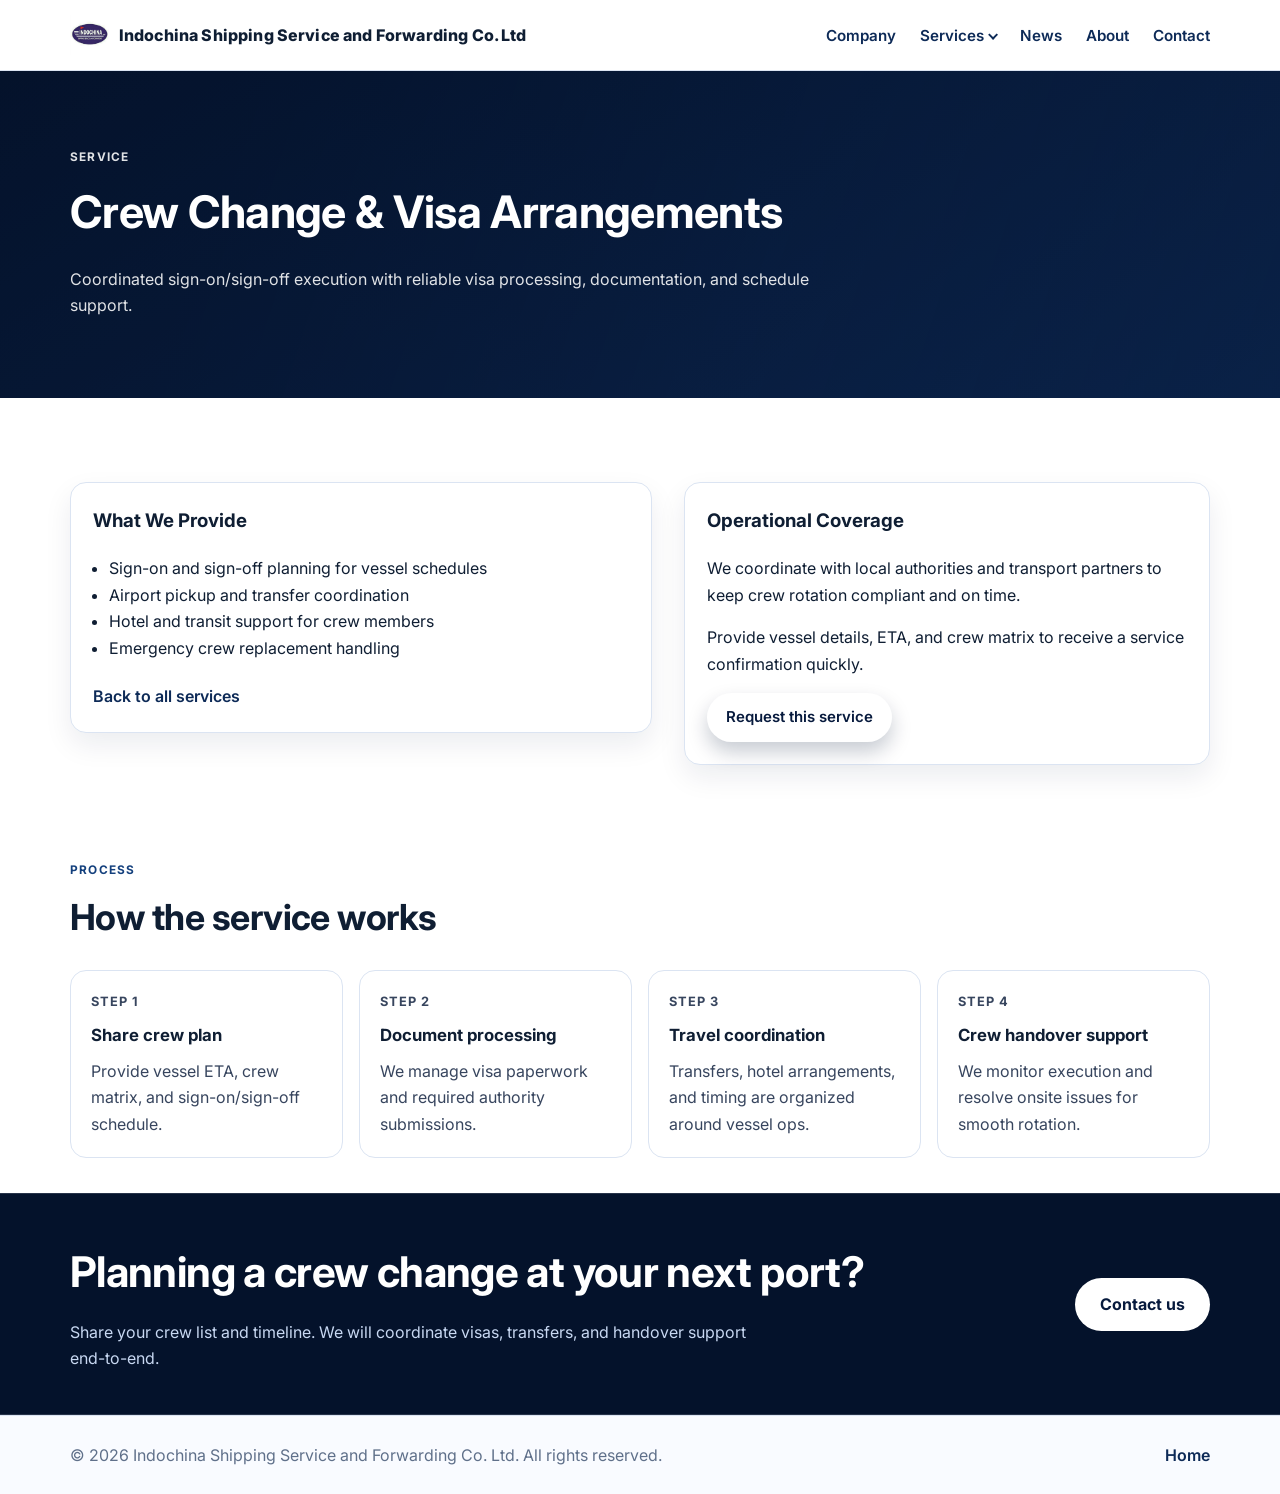
==== crew-change-visa-arrangements.html @ fff8bb5d "updated" ====
<!DOCTYPE html>
<html lang="en">
<head>
  <meta charset="UTF-8">
  <meta name="viewport" content="width=device-width, initial-scale=1.0">
  <meta name="description" content="Indochina Shipping Service and Forwarding Co. Ltd crew change and visa arrangement coordination for planned and emergency rotations.">
  <title>Crew Change & Visa Arrangements | Indochina Shipping Service and Forwarding Co. Ltd</title>
  <link rel="preconnect" href="https://fonts.googleapis.com">
  <link rel="preconnect" href="https://fonts.gstatic.com" crossorigin>
  <link href="https://fonts.googleapis.com/css2?family=Inter:wght@400;500;600;700;800&display=swap" rel="stylesheet">
  <link rel="icon" type="image/svg+xml" href="assets/favicon.svg">
  <link rel="stylesheet" href="styles/main.css">
</head>
<body>
  <header class="site-header">
    <div class="container nav-wrap">
      <a href="index.html" class="brand">
        <img src="assets/images/LOGO IDC .png" alt="Indochina Shipping Service and Forwarding Co. Ltd logo">
        <span>Indochina Shipping Service and Forwarding Co. Ltd</span>
      </a>
      <button id="menu-toggle" class="menu-toggle" aria-label="Toggle menu" aria-expanded="false">Menu</button>
      <nav id="main-nav" class="main-nav" aria-label="Main navigation">
        <a href="index.html#company">Company</a>
        <div class="nav-dropdown">
          <a href="index.html#services" class="nav-dropdown-trigger">Services</a>
          <div class="dropdown-menu" aria-label="Services submenu">
            <a href="shipping-agency-for-vessels.html">Shipping Agency for Vessels</a>
            <a href="crew-change-visa-arrangements.html">Crew Change & Visa Arrangements</a>
            <a href="spare-parts-delivery-forwarding.html">Spare Parts Delivery & Forwarding</a>
            <a href="dunnage-material-supplying.html">Dunnage Material Supplying</a>
          </div>
        </div>
        <a href="index.html#news">News</a>
        <a href="index.html#about">About</a>
        <a href="index.html#contact">Contact</a>
      </nav>
    </div>
  </header>

  <main>
    <section class="service-page-hero" style="--service-hero-image: url('assets/images/services/crew-change-visa-arrangements/ship-crew-change.png'); --service-hero-overlay: linear-gradient(108deg, rgba(4, 18, 43, 0.52) 18%, rgba(4, 18, 43, 0.35) 60%, rgba(4, 18, 43, 0.45) 100%);">
      <div class="container">
        <p class="eyebrow">Service</p>
        <h1>Crew Change & Visa Arrangements</h1>
        <p>Coordinated sign-on/sign-off execution with reliable visa processing, documentation, and schedule support.</p>
      </div>
    </section>

    <section class="section">
      <div class="container service-detail-grid">
        <div class="detail-card">
          <h3>What We Provide</h3>
          <ul>
            <li>Sign-on and sign-off planning for vessel schedules</li>
            <li>Airport pickup and transfer coordination</li>
            <li>Hotel and transit support for crew members</li>
            <li>Emergency crew replacement handling</li>
          </ul>
          <a class="service-back-link" href="index.html#services">Back to all services</a>
        </div>
        <div class="detail-card">
          <h3>Operational Coverage</h3>
          <p>We coordinate with local authorities and transport partners to keep crew rotation compliant and on time.</p>
          <p>Provide vessel details, ETA, and crew matrix to receive a service confirmation quickly.</p>
          <a class="btn btn-primary" href="index.html#contact">Request this service</a>
        </div>
      </div>
    </section>

    <section class="section service-process-section">
      <div class="container">
        <div class="section-heading">
          <p class="eyebrow">Process</p>
          <h2>How the service works</h2>
        </div>
        <div class="service-process-grid">
          <article class="service-process-card">
            <p class="service-process-step">Step 1</p>
            <h3>Share crew plan</h3>
            <p>Provide vessel ETA, crew matrix, and sign-on/sign-off schedule.</p>
          </article>
          <article class="service-process-card">
            <p class="service-process-step">Step 2</p>
            <h3>Document processing</h3>
            <p>We manage visa paperwork and required authority submissions.</p>
          </article>
          <article class="service-process-card">
            <p class="service-process-step">Step 3</p>
            <h3>Travel coordination</h3>
            <p>Transfers, hotel arrangements, and timing are organized around vessel ops.</p>
          </article>
          <article class="service-process-card">
            <p class="service-process-step">Step 4</p>
            <h3>Crew handover support</h3>
            <p>We monitor execution and resolve onsite issues for smooth rotation.</p>
          </article>
        </div>
      </div>
    </section>

    <section class="service-cta-band">
      <div class="container service-cta-wrap">
        <div>
          <h2>Planning a crew change at your next port?</h2>
          <p>Share your crew list and timeline. We will coordinate visas, transfers, and handover support end-to-end.</p>
        </div>
        <a class="service-cta-btn" href="index.html#contact">Contact us</a>
      </div>
    </section>
  </main>

  <footer class="site-footer">
    <div class="container footer-wrap">
      <p>&copy; <span id="year"></span> Indochina Shipping Service and Forwarding Co. Ltd. All rights reserved.</p>
      <a href="index.html">Home</a>
    </div>
  </footer>

  <script src="scripts/main.js"></script>
</body>
</html>
---- styles/main.css ----
:root {
  --navy-980: #04122b;
  --navy-950: #071a3d;
  --navy-900: #0d2a57;
  --navy-800: #14407d;
  --navy-100: #e9f0fb;
  --white: #ffffff;
  --ink-900: #0f1e33;
  --slate-700: #37455e;
  --slate-500: #5f708a;
  --border: #dbe4f2;
  --surface: #f5f8fd;
  --shadow-soft: 0 12px 28px rgba(8, 25, 58, 0.08);
  --shadow-card: 0 18px 38px rgba(7, 26, 61, 0.1);
}

*,
*::before,
*::after {
  box-sizing: border-box;
}

html,
body {
  margin: 0;
  padding: 0;
}

body {
  font-family: "Inter", sans-serif;
  color: var(--ink-900);
  background: var(--white);
  line-height: 1.65;
}

img {
  max-width: 100%;
  display: block;
}

a {
  color: inherit;
  text-decoration: none;
}

.container {
  width: min(1140px, 91%);
  margin: 0 auto;
}

.site-header {
  position: sticky;
  top: 0;
  z-index: 100;
  background: rgba(255, 255, 255, 0.97);
  border-bottom: 1px solid var(--border);
  backdrop-filter: blur(10px);
}

.nav-wrap {
  display: flex;
  align-items: center;
  justify-content: space-between;
  gap: 1.5rem;
  padding: 0.95rem 0;
}

.brand {
  display: inline-flex;
  align-items: center;
  gap: 0.55rem;
  font-weight: 800;
  letter-spacing: 0.01em;
}

.brand img {
  width: 40px;
  height: 40px;
}

.main-nav {
  display: flex;
  align-items: center;
  gap: 1.5rem;
  position: relative;
}

.main-nav a {
  font-weight: 600;
  color: var(--navy-900);
  font-size: 0.95rem;
}

.nav-dropdown {
  position: relative;
}

.nav-dropdown-trigger {
  display: inline-flex;
  align-items: center;
  gap: 0.35rem;
}

.nav-dropdown-trigger::after {
  content: "";
  width: 0.42rem;
  height: 0.42rem;
  border-right: 2px solid currentColor;
  border-bottom: 2px solid currentColor;
  transform: rotate(45deg) translateY(-1px);
}

.dropdown-menu {
  position: absolute;
  top: calc(100% + 0.75rem);
  left: 0;
  min-width: 220px;
  background: var(--white);
  border: 1px solid var(--border);
  border-radius: 12px;
  box-shadow: var(--shadow-card);
  padding: 0.5rem;
  display: flex;
  flex-direction: column;
  gap: 0.15rem;
  opacity: 0;
  visibility: hidden;
  transform: translateY(4px);
  transition: opacity 0.18s ease, transform 0.18s ease, visibility 0.18s ease;
}

.dropdown-menu a {
  border-radius: 8px;
  padding: 0.55rem 0.6rem;
  font-size: 0.9rem;
}

.dropdown-menu a:hover {
  background: var(--navy-100);
}

.nav-dropdown:hover .dropdown-menu,
.nav-dropdown:focus-within .dropdown-menu {
  opacity: 1;
  visibility: visible;
  transform: translateY(0);
}

.main-nav a:hover {
  color: var(--navy-800);
}

.menu-toggle {
  display: none;
  border: 1px solid var(--navy-900);
  background: transparent;
  color: var(--navy-900);
  border-radius: 999px;
  padding: 0.45rem 0.85rem;
  font-weight: 600;
}

.hero {
  position: relative;
  overflow: hidden;
  background:
    radial-gradient(circle at 85% 30%, rgba(76, 129, 206, 0.22) 0%, transparent 40%),
    linear-gradient(152deg, var(--navy-980), var(--navy-900));
  color: var(--white);
  padding: 7rem 0 6.1rem;
}

.hero::before,
.hero::after {
  content: "";
  position: absolute;
  inset: 0;
  pointer-events: none;
}

.hero::before {
  background:
    linear-gradient(100deg, rgba(4, 18, 43, 0.92) 25%, rgba(4, 18, 43, 0.68) 58%, rgba(4, 18, 43, 0.72) 100%),
    url("https://images.unsplash.com/photo-1565891741441-64926e441838?auto=format&fit=crop&w=1800&q=80");
  background-size: cover;
  background-position: center center;
  opacity: 0.5;
}

.hero::after {
  background:
    linear-gradient(135deg, rgba(7, 26, 61, 0.15) 0%, rgba(7, 26, 61, 0.42) 100%),
    url("https://images.unsplash.com/photo-1586528116311-ad8dd3c8310d?auto=format&fit=crop&w=1600&q=80");
  background-size: cover;
  background-position: right center;
  mix-blend-mode: soft-light;
  opacity: 0.32;
}

.hero-grid {
  position: relative;
  z-index: 2;
  display: grid;
  gap: 2rem;
  grid-template-columns: 1fr;
  align-items: center;
}

.hero h1 {
  margin: 0.65rem 0 1.15rem;
  font-size: clamp(2.05rem, 4vw, 3.3rem);
  line-height: 1.15;
  letter-spacing: -0.02em;
}

.hero-content p {
  max-width: 680px;
  color: rgba(255, 255, 255, 0.86);
}

.eyebrow {
  text-transform: uppercase;
  letter-spacing: 0.1em;
  font-size: 0.74rem;
  font-weight: 700;
  margin: 0;
  color: var(--navy-800);
}

.hero .eyebrow {
  color: #d5e5ff;
}

.hero-actions {
  display: flex;
  gap: 0.9rem;
  flex-wrap: wrap;
  margin-top: 2rem;
}

.btn {
  border: none;
  display: inline-flex;
  align-items: center;
  justify-content: center;
  border-radius: 999px;
  padding: 0.76rem 1.2rem;
  font-weight: 600;
  font-size: 0.94rem;
  cursor: pointer;
  transition: all 0.2s ease;
}

.btn-primary {
  background: var(--white);
  color: var(--navy-950);
  box-shadow: 0 10px 20px rgba(6, 23, 54, 0.22);
}

.btn-primary:hover {
  transform: translateY(-1px);
}

.hero-cta {
  padding: 0.88rem 1.6rem;
  font-size: 1rem;
}

.btn-secondary {
  border: 1px solid rgba(255, 255, 255, 0.62);
  color: var(--white);
  background: transparent;
}

.section {
  padding: 5.25rem 0;
}

.section-alt {
  background: var(--surface);
}

.trust-strip {
  border-bottom: 1px solid var(--border);
  background: var(--white);
}

.trust-items {
  min-height: 76px;
  display: grid;
  grid-template-columns: repeat(4, minmax(0, 1fr));
  gap: 1rem;
  align-items: center;
}

.trust-items span {
  font-size: 0.82rem;
  color: var(--slate-500);
  text-transform: uppercase;
  letter-spacing: 0.08em;
  font-weight: 600;
}

.section-heading h2 {
  margin-top: 0.45rem;
  margin-bottom: 0;
  font-size: clamp(1.6rem, 2.8vw, 2.4rem);
  letter-spacing: -0.015em;
}

#services .section-heading {
  text-align: center;
  max-width: 760px;
  margin: 0 auto;
}

.services-intro {
  margin: 0.85rem auto 0;
  color: var(--slate-700);
  font-size: 0.98rem;
}

.operations-gallery-section {
  padding-top: 4.2rem;
  padding-bottom: 1.6rem;
}

.operations-gallery {
  margin-top: 1.8rem;
  display: grid;
  grid-template-columns: repeat(3, minmax(0, 1fr));
  gap: 1rem;
}

.gallery-card {
  margin: 0;
  background: var(--white);
  border: 1px solid var(--border);
  border-radius: 16px;
  overflow: hidden;
  box-shadow: var(--shadow-soft);
}

.gallery-card img {
  width: 100%;
  height: 220px;
  object-fit: cover;
}

.gallery-card figcaption {
  padding: 0.85rem 0.95rem;
  font-size: 0.9rem;
  color: var(--slate-700);
  font-weight: 500;
}

.services-grid {
  margin-top: 2.2rem;
  display: grid;
  gap: 1rem;
  grid-template-columns: repeat(3, minmax(0, 1fr));
}

.service-card {
  background: var(--white);
  border: 1px solid var(--border);
  border-radius: 12px;
  padding: 1rem;
  box-shadow: 0 8px 18px rgba(8, 25, 58, 0.06);
  transition: all 0.25s ease;
}

.service-card:hover {
  border-color: #c9d9f1;
  box-shadow: 0 12px 24px rgba(8, 25, 58, 0.1);
  transform: translateY(-2px);
}

.service-icon {
  width: 34px;
  height: 34px;
  border-radius: 9px;
  background: #e9f1ff;
  color: var(--navy-800);
  display: inline-flex;
  align-items: center;
  justify-content: center;
  font-size: 0.95rem;
  margin-bottom: 0.65rem;
}

.service-icon svg {
  width: 18px;
  height: 18px;
  stroke-width: 2.2;
}

.service-card h3 {
  margin: 0;
  font-size: 1.28rem;
}

.service-card p {
  margin: 0.55rem 0 0.65rem;
  color: var(--slate-700);
  font-size: 0.95rem;
}

.service-link {
  display: inline-block;
  margin-top: 0.5rem;
  color: var(--navy-900);
  font-weight: 600;
  font-size: 0.9rem;
}

.service-link:hover {
  color: var(--navy-800);
}

.service-page-hero {
  position: relative;
  overflow: hidden;
  background: linear-gradient(150deg, var(--navy-980), var(--navy-900));
  color: var(--white);
  padding: 4.8rem 0 4rem;
}

.service-page-hero::before {
  content: "";
  position: absolute;
  inset: 0;
  background:
    var(--service-hero-overlay, linear-gradient(108deg, rgba(4, 18, 43, 0.9) 20%, rgba(4, 18, 43, 0.7) 62%, rgba(4, 18, 43, 0.78) 100%)),
    var(--service-hero-image, url("https://images.unsplash.com/photo-1565891741441-64926e441838?auto=format&fit=crop&w=1800&q=80"));
  background-size: cover;
  background-position: center center;
  opacity: 0.82;
}

.service-page-hero .container {
  position: relative;
  z-index: 1;
}

.service-page-hero h1 {
  margin: 0.5rem 0 0.8rem;
  font-size: clamp(1.9rem, 4vw, 2.8rem);
  letter-spacing: -0.015em;
}

.service-page-hero p {
  max-width: 760px;
  color: rgba(255, 255, 255, 0.88);
}

.service-detail-grid {
  display: grid;
  grid-template-columns: 1.05fr 0.95fr;
  gap: 2rem;
  align-items: start;
}

.service-detail-heading {
  margin-bottom: 1rem;
}

.service-detail-heading h2 {
  margin: 0.45rem 0 0.35rem;
  font-size: clamp(1.6rem, 2.8vw, 2.2rem);
}

.service-detail-heading p {
  margin: 0;
  color: var(--slate-700);
  max-width: 760px;
}

.service-detail-content {
  color: var(--ink-900);
}

.service-detail-content ul {
  margin: 0;
  padding-left: 1rem;
}

.service-detail-subheading {
  margin-top: 1.6rem;
}

.service-detail-subheading p {
  margin-top: 0.6rem;
}

.service-detail-grid-stacked {
  grid-template-columns: 1fr;
  gap: 1rem;
}

.service-detail-section-compact {
  padding-top: 0;
}

.detail-card {
  background: var(--white);
  border: 1px solid var(--border);
  border-radius: 16px;
  padding: 1.4rem;
  box-shadow: var(--shadow-soft);
}

.detail-card h3 {
  margin-top: 0;
}

.detail-card ul {
  margin-bottom: 0;
  padding-left: 1rem;
}

.service-back-link {
  margin-top: 1.4rem;
  display: inline-block;
  color: var(--navy-900);
  font-weight: 600;
}

.service-gallery-section {
  padding-top: 0.5rem;
  padding-bottom: 0.15rem;
}

.service-sectors-section {
  padding-top: 0.35rem;
  padding-bottom: 0.35rem;
}

.service-sectors-header h2 {
  margin: 0;
  font-size: clamp(1.8rem, 3.2vw, 2.7rem);
  letter-spacing: -0.015em;
}

.service-sectors-header p {
  margin: 0.65rem 0 0;
  max-width: 790px;
  color: var(--slate-700);
}

.service-sectors-grid {
  margin-top: 1.25rem;
  display: grid;
  grid-template-columns: repeat(4, minmax(0, 1fr));
  gap: 1rem;
}

.service-sector-card {
  margin: 0;
}

.service-sector-card.text-only {
  border: 1px solid var(--border);
  border-radius: 14px;
  min-height: 74px;
  display: flex;
  align-items: center;
  justify-content: center;
  background: #fbfdff;
}

.service-sector-card img {
  width: 100%;
  height: 180px;
  object-fit: cover;
  border-radius: 14px;
  border: 1px solid var(--border);
  box-shadow: var(--shadow-soft);
}

.service-sector-card h3 {
  margin: 0.7rem 0 0;
  text-align: center;
  font-size: 1.05rem;
}

.service-sector-card.text-only h3 {
  margin: 0;
  font-size: 1.02rem;
}


.service-photo-panel {
  margin-top: 1.3rem;
  max-width: 860px;
  margin-left: auto;
  margin-right: auto;
  border-radius: 18px;
  border: 1px solid var(--border);
  box-shadow: var(--shadow-soft);
  overflow: hidden;
  background: var(--white);
}

.service-photo-track {
  display: flex;
  transition: transform 0.38s ease;
  will-change: transform;
}

.service-photo-slide {
  flex: 0 0 100%;
  border: none;
  background: transparent;
  margin: 0;
  padding: 0;
  cursor: zoom-in;
}

.service-photo-slide img {
  width: 100%;
  height: min(40vw, 360px);
  object-fit: cover;
}

.service-photo-dots {
  display: flex;
  justify-content: center;
  gap: 0.45rem;
  padding: 0.75rem 1rem 0.95rem;
  background: #f9fbff;
}

.service-photo-dot {
  width: 9px;
  height: 9px;
  border-radius: 50%;
  border: 0;
  background: #c2d0e6;
  padding: 0;
  cursor: pointer;
}

.service-photo-dot.is-active {
  background: var(--navy-800);
}

.gallery-lightbox {
  position: fixed;
  inset: 0;
  z-index: 220;
  background: rgba(3, 12, 30, 0.88);
  display: none;
  align-items: center;
  justify-content: center;
  padding: 1.4rem;
}

.gallery-lightbox.open {
  display: flex;
}

.gallery-lightbox-content {
  width: min(1080px, 96vw);
  max-height: 92vh;
  position: relative;
}

.gallery-lightbox-image {
  width: 100%;
  max-height: 80vh;
  object-fit: contain;
  border-radius: 12px;
  background: #0b1f42;
}

.gallery-lightbox-caption {
  margin-top: 0.55rem;
  color: #dbe7fb;
  font-size: 0.92rem;
}

.gallery-lightbox-close,
.gallery-lightbox-prev,
.gallery-lightbox-next {
  position: absolute;
  border: 0;
  border-radius: 999px;
  width: 38px;
  height: 38px;
  display: inline-flex;
  align-items: center;
  justify-content: center;
  cursor: pointer;
  background: rgba(8, 25, 58, 0.86);
  color: #fff;
  font-size: 1.2rem;
}

.gallery-lightbox-close {
  top: 10px;
  right: 10px;
}

.gallery-lightbox-prev {
  top: 50%;
  left: 12px;
  transform: translateY(-50%);
}

.gallery-lightbox-next {
  top: 50%;
  right: 12px;
  transform: translateY(-50%);
}

.service-process-section {
  padding-top: 0.75rem;
  padding-bottom: 2.2rem;
}

.service-process-grid {
  margin-top: 1.4rem;
  display: grid;
  grid-template-columns: repeat(4, minmax(0, 1fr));
  gap: 1rem;
}

.service-process-card {
  background: var(--white);
  border: 1px solid var(--border);
  border-radius: 16px;
  padding: 1.25rem;
}

.service-process-step {
  margin: 0;
  font-size: 0.8rem;
  font-weight: 700;
  letter-spacing: 0.08em;
  color: var(--navy-800);
  text-transform: uppercase;
}

.service-process-card h3 {
  margin: 0.65rem 0 0.5rem;
  font-size: 1.05rem;
}

.service-process-card p {
  margin: 0;
  color: var(--slate-700);
}

.service-cta-band {
  background: var(--navy-980);
  border-top: 1px solid rgba(255, 255, 255, 0.14);
  border-bottom: 1px solid rgba(255, 255, 255, 0.14);
}

.service-cta-wrap {
  min-height: 220px;
  display: flex;
  align-items: center;
  justify-content: space-between;
  gap: 1.2rem;
}

.service-cta-wrap h2 {
  margin: 0;
  color: #ffffff;
  font-size: clamp(1.9rem, 3.3vw, 2.9rem);
  letter-spacing: -0.015em;
}

.service-cta-wrap p {
  margin: 0.75rem 0 0;
  color: #c8d8f2;
  max-width: 700px;
}

.service-cta-btn {
  background: #ffffff;
  color: var(--navy-950);
  border-radius: 999px;
  padding: 0.84rem 1.55rem;
  font-weight: 700;
  flex-shrink: 0;
}

.about-grid {
  display: grid;
  grid-template-columns: 1.1fr 0.9fr;
  gap: 2.4rem;
  align-items: center;
}

.stats-grid {
  display: grid;
  grid-template-columns: repeat(2, minmax(0, 1fr));
  gap: 1.05rem;
}

.stat-card {
  background: var(--white);
  border: 1px solid var(--border);
  border-radius: 14px;
  padding: 1.25rem;
  box-shadow: var(--shadow-soft);
}

.stat-card strong {
  font-size: 1.55rem;
  display: block;
  color: var(--navy-900);
}

.stat-card span {
  color: var(--slate-700);
  font-size: 0.95rem;
}

.coverage-text {
  margin-top: 1.35rem;
  color: var(--slate-700);
  max-width: 760px;
}

.coverage-grid {
  margin-top: 1.8rem;
  display: grid;
  grid-template-columns: 0.9fr 1.1fr;
  gap: 1.2rem;
}

.coverage-list,
.map-card {
  background: var(--white);
  border: 1px solid var(--border);
  border-radius: 16px;
  box-shadow: var(--shadow-soft);
}

.coverage-list {
  padding: 1.35rem;
}

.coverage-list h3 {
  margin: 0 0 0.7rem;
}

.coverage-list ul {
  margin: 0;
  padding-left: 1rem;
  color: var(--slate-700);
}

.coverage-list li + li {
  margin-top: 0.35rem;
}

.map-card {
  position: relative;
  min-height: 320px;
  padding: 1rem;
  background: radial-gradient(circle at 20% 20%, #f4f8ff 0%, #eef4fe 45%, #e5eefb 100%);
  overflow: hidden;
}

.map-card::before {
  content: "Southeast Asia";
  position: absolute;
  top: 12px;
  left: 16px;
  font-size: 0.78rem;
  font-weight: 700;
  letter-spacing: 0.08em;
  text-transform: uppercase;
  color: #516683;
  z-index: 5;
}

.leaflet-map {
  height: 100%;
  min-height: 288px;
  width: 100%;
  border-radius: 12px;
  margin-top: 1.4rem;
  overflow: hidden;
}

.leaflet-map .leaflet-control-attribution {
  font-size: 10px;
}

.contact-grid {
  display: grid;
  grid-template-columns: 1.05fr 0.95fr;
  gap: 2.2rem;
}

.contact-info-panel {
  background: linear-gradient(150deg, #071a3d, #08142f);
  color: #e8f0ff;
  border-radius: 16px;
  border: 1px solid rgba(255, 255, 255, 0.1);
  box-shadow: 0 18px 38px rgba(7, 26, 61, 0.24);
  padding: 1.5rem;
}

.contact-info-panel .eyebrow {
  color: #a9c4f4;
}

.contact-info-panel h2 {
  margin: 0.55rem 0 0.55rem;
  font-size: clamp(1.8rem, 2.8vw, 2.3rem);
  color: #ffffff;
}

.contact-intro {
  margin: 0;
  color: #c8d8f2;
}

.contact-quick-grid {
  margin-top: 1.4rem;
  display: grid;
  grid-template-columns: 1fr;
  gap: 1rem;
}

.contact-quick-item {
  display: flex;
  align-items: flex-start;
  gap: 1rem;
  padding: 0.15rem 0;
}

.contact-quick-icon {
  width: 44px;
  height: 44px;
  border-radius: 999px;
  display: inline-flex;
  align-items: center;
  justify-content: center;
  font-size: 1.05rem;
  background: #1e5fd8;
  color: #ffffff;
  flex-shrink: 0;
}

.contact-quick-icon svg {
  width: 20px;
  height: 20px;
  stroke-width: 2.2;
}

.contact-quick-text h3 {
  margin: 0 0 0.18rem;
  color: #ffffff;
  font-size: 1.18rem;
}

.contact-quick-text p {
  margin: 0.08rem 0;
  color: #c0d1ee;
  font-size: 0.95rem;
}

.contact-form {
  background: var(--white);
  border: 1px solid var(--border);
  border-radius: 16px;
  box-shadow: var(--shadow-soft);
  padding: 1.4rem;
  display: grid;
  gap: 0.6rem;
}

.contact-form label {
  font-size: 0.86rem;
  font-weight: 600;
  color: #2f4261;
}

.contact-form input,
.contact-form select,
.contact-form textarea {
  border: 1px solid #c9d7ee;
  border-radius: 10px;
  padding: 0.72rem 0.8rem;
  font: inherit;
  color: var(--ink-900);
  background: #fcfdff;
}

.contact-form input:focus,
.contact-form select:focus,
.contact-form textarea:focus {
  outline: 2px solid #a4bfea;
  border-color: var(--navy-800);
}

.site-footer {
  border-top: 1px solid var(--border);
  background: #f9fbff;
}

.footer-wrap {
  min-height: 78px;
  display: flex;
  align-items: center;
  justify-content: space-between;
  gap: 1rem;
}

.footer-wrap p {
  color: var(--slate-500);
}

.footer-wrap a {
  color: var(--navy-900);
  font-weight: 600;
}

@media (max-width: 900px) {
  .trust-items {
    grid-template-columns: repeat(2, minmax(0, 1fr));
    padding: 0.75rem 0;
    min-height: unset;
  }

  .hero-grid,
  .about-grid,
  .contact-grid,
  .service-detail-grid,
  .coverage-grid {
    grid-template-columns: 1fr;
  }

  .services-grid {
    grid-template-columns: repeat(2, minmax(0, 1fr));
  }

  .operations-gallery {
    grid-template-columns: 1fr;
  }

  .contact-quick-grid {
    grid-template-columns: 1fr;
  }

  .service-photo-slide img {
    height: min(58vw, 320px);
  }

  .service-sectors-grid {
    grid-template-columns: repeat(2, minmax(0, 1fr));
  }

  .service-process-grid {
    grid-template-columns: repeat(2, minmax(0, 1fr));
  }

  .service-cta-wrap {
    min-height: unset;
    padding: 2.1rem 0;
    flex-direction: column;
    align-items: flex-start;
  }
}

@media (max-width: 640px) {
  .services-grid {
    grid-template-columns: 1fr;
  }

  .service-process-grid {
    grid-template-columns: 1fr;
  }

  .service-sectors-grid {
    grid-template-columns: 1fr;
  }

}

@media (max-width: 700px) {
  .menu-toggle {
    display: inline-flex;
  }

  .main-nav {
    display: none;
    position: absolute;
    top: 70px;
    left: 0;
    right: 0;
    padding: 1rem 4%;
    border-top: 1px solid var(--border);
    background: var(--white);
    flex-direction: column;
    align-items: flex-start;
    gap: 0.95rem;
  }

  .nav-dropdown {
    width: 100%;
  }

  .dropdown-menu {
    position: static;
    opacity: 1;
    visibility: visible;
    transform: none;
    box-shadow: none;
    border-radius: 10px;
    margin-top: 0.5rem;
    min-width: 0;
    width: 100%;
    border-color: #e4ebf7;
    background: #fbfdff;
  }

  .hero {
    padding-top: 5.6rem;
  }

  .section {
    padding: 4.25rem 0;
  }

  .footer-wrap {
    flex-direction: column;
    justify-content: center;
    padding: 0.7rem 0;
  }

  .main-nav.open {
    display: flex;
  }
}
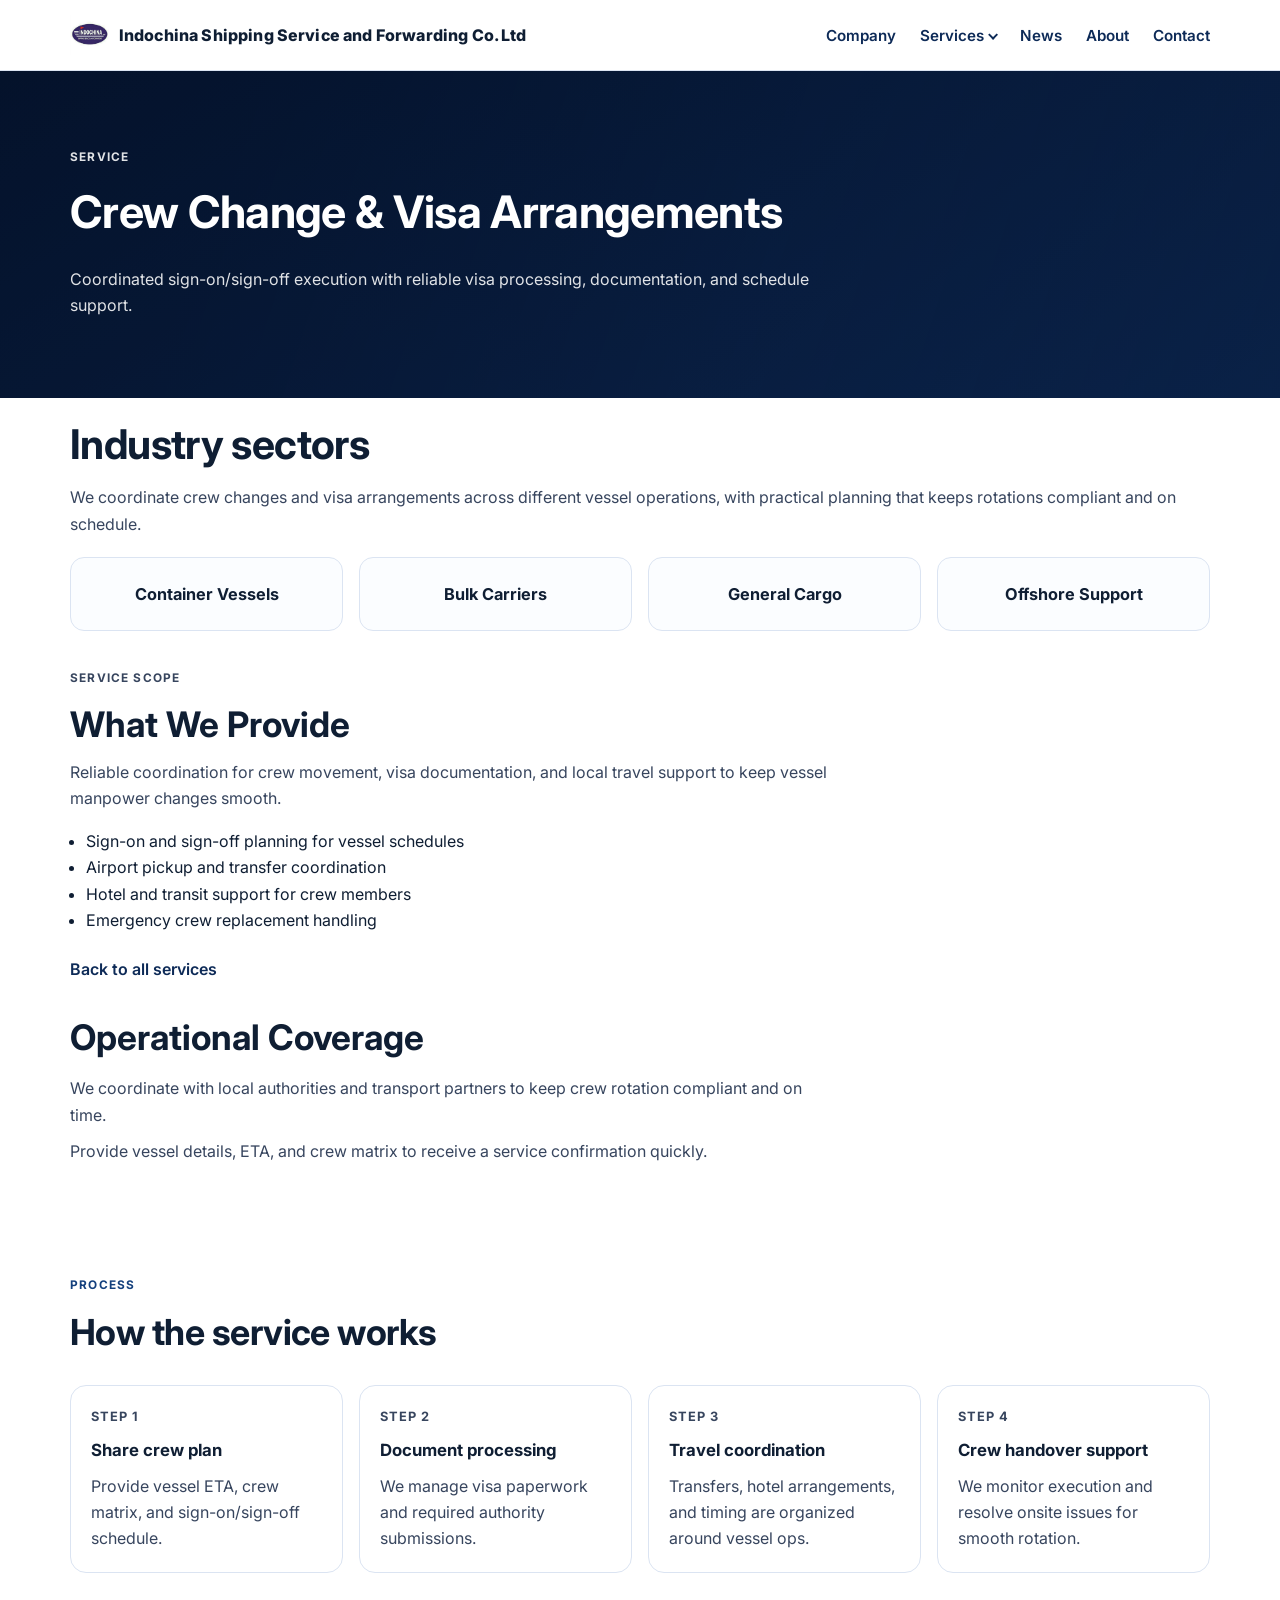
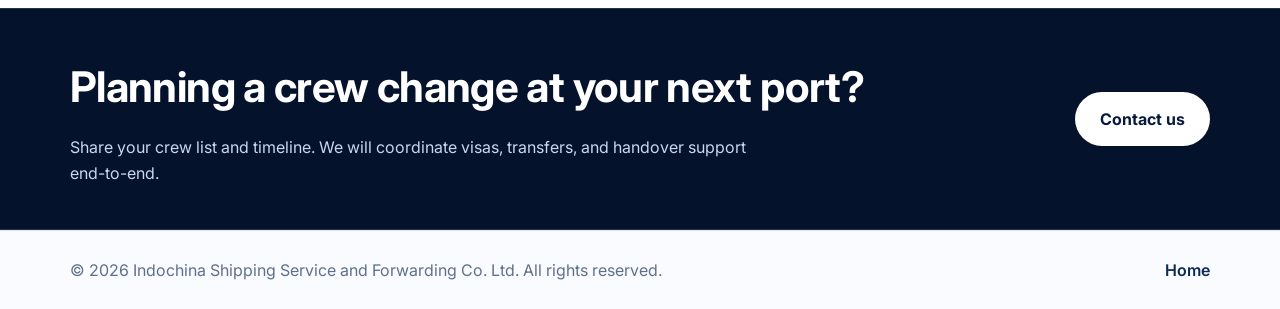
==== commit 138f108e: "updated" ====
--- a/crew-change-visa-arrangements.html
+++ b/crew-change-visa-arrangements.html
@@ -46,10 +46,37 @@
       </div>
     </section>
 
-    <section class="section">
-      <div class="container service-detail-grid">
-        <div class="detail-card">
-          <h3>What We Provide</h3>
+    <section class="section service-sectors-section">
+      <div class="container">
+        <div class="service-sectors-header">
+          <h2>Industry sectors</h2>
+          <p>We coordinate crew changes and visa arrangements across different vessel operations, with practical planning that keeps rotations compliant and on schedule.</p>
+        </div>
+        <div class="service-sectors-grid">
+          <article class="service-sector-card text-only">
+            <h3>Container Vessels</h3>
+          </article>
+          <article class="service-sector-card text-only">
+            <h3>Bulk Carriers</h3>
+          </article>
+          <article class="service-sector-card text-only">
+            <h3>General Cargo</h3>
+          </article>
+          <article class="service-sector-card text-only">
+            <h3>Offshore Support</h3>
+          </article>
+        </div>
+      </div>
+    </section>
+
+    <section class="section service-detail-section service-detail-section-compact">
+      <div class="container">
+        <div class="service-detail-heading">
+          <p class="eyebrow">Service Scope</p>
+          <h2>What We Provide</h2>
+          <p>Reliable coordination for crew movement, visa documentation, and local travel support to keep vessel manpower changes smooth.</p>
+        </div>
+        <div class="service-detail-content">
           <ul>
             <li>Sign-on and sign-off planning for vessel schedules</li>
             <li>Airport pickup and transfer coordination</li>
@@ -58,11 +85,10 @@
           </ul>
           <a class="service-back-link" href="index.html#services">Back to all services</a>
         </div>
-        <div class="detail-card">
-          <h3>Operational Coverage</h3>
+        <div class="service-detail-heading service-detail-subheading">
+          <h2>Operational Coverage</h2>
           <p>We coordinate with local authorities and transport partners to keep crew rotation compliant and on time.</p>
           <p>Provide vessel details, ETA, and crew matrix to receive a service confirmation quickly.</p>
-          <a class="btn btn-primary" href="index.html#contact">Request this service</a>
         </div>
       </div>
     </section>
--- a/styles/main.css
+++ b/styles/main.css
@@ -485,6 +485,15 @@
   padding-left: 1rem;
 }
 
+.service-detail-content h3 {
+  margin: 1rem 0 0.45rem;
+  font-size: 1.15rem;
+}
+
+.service-detail-content h3:first-child {
+  margin-top: 0.2rem;
+}
+
 .service-detail-subheading {
   margin-top: 1.6rem;
 }
@@ -499,7 +508,7 @@
 }
 
 .service-detail-section-compact {
-  padding-top: 0;
+  padding-top: 2rem;
 }
 
 .detail-card {
@@ -537,14 +546,13 @@
 }
 
 .service-sectors-header h2 {
-  margin: 0;
+  margin: 0.45rem 0 0.35rem;
   font-size: clamp(1.8rem, 3.2vw, 2.7rem);
   letter-spacing: -0.015em;
 }
 
 .service-sectors-header p {
-  margin: 0.65rem 0 0;
-  max-width: 790px;
+  margin: 0;
   color: var(--slate-700);
 }
 
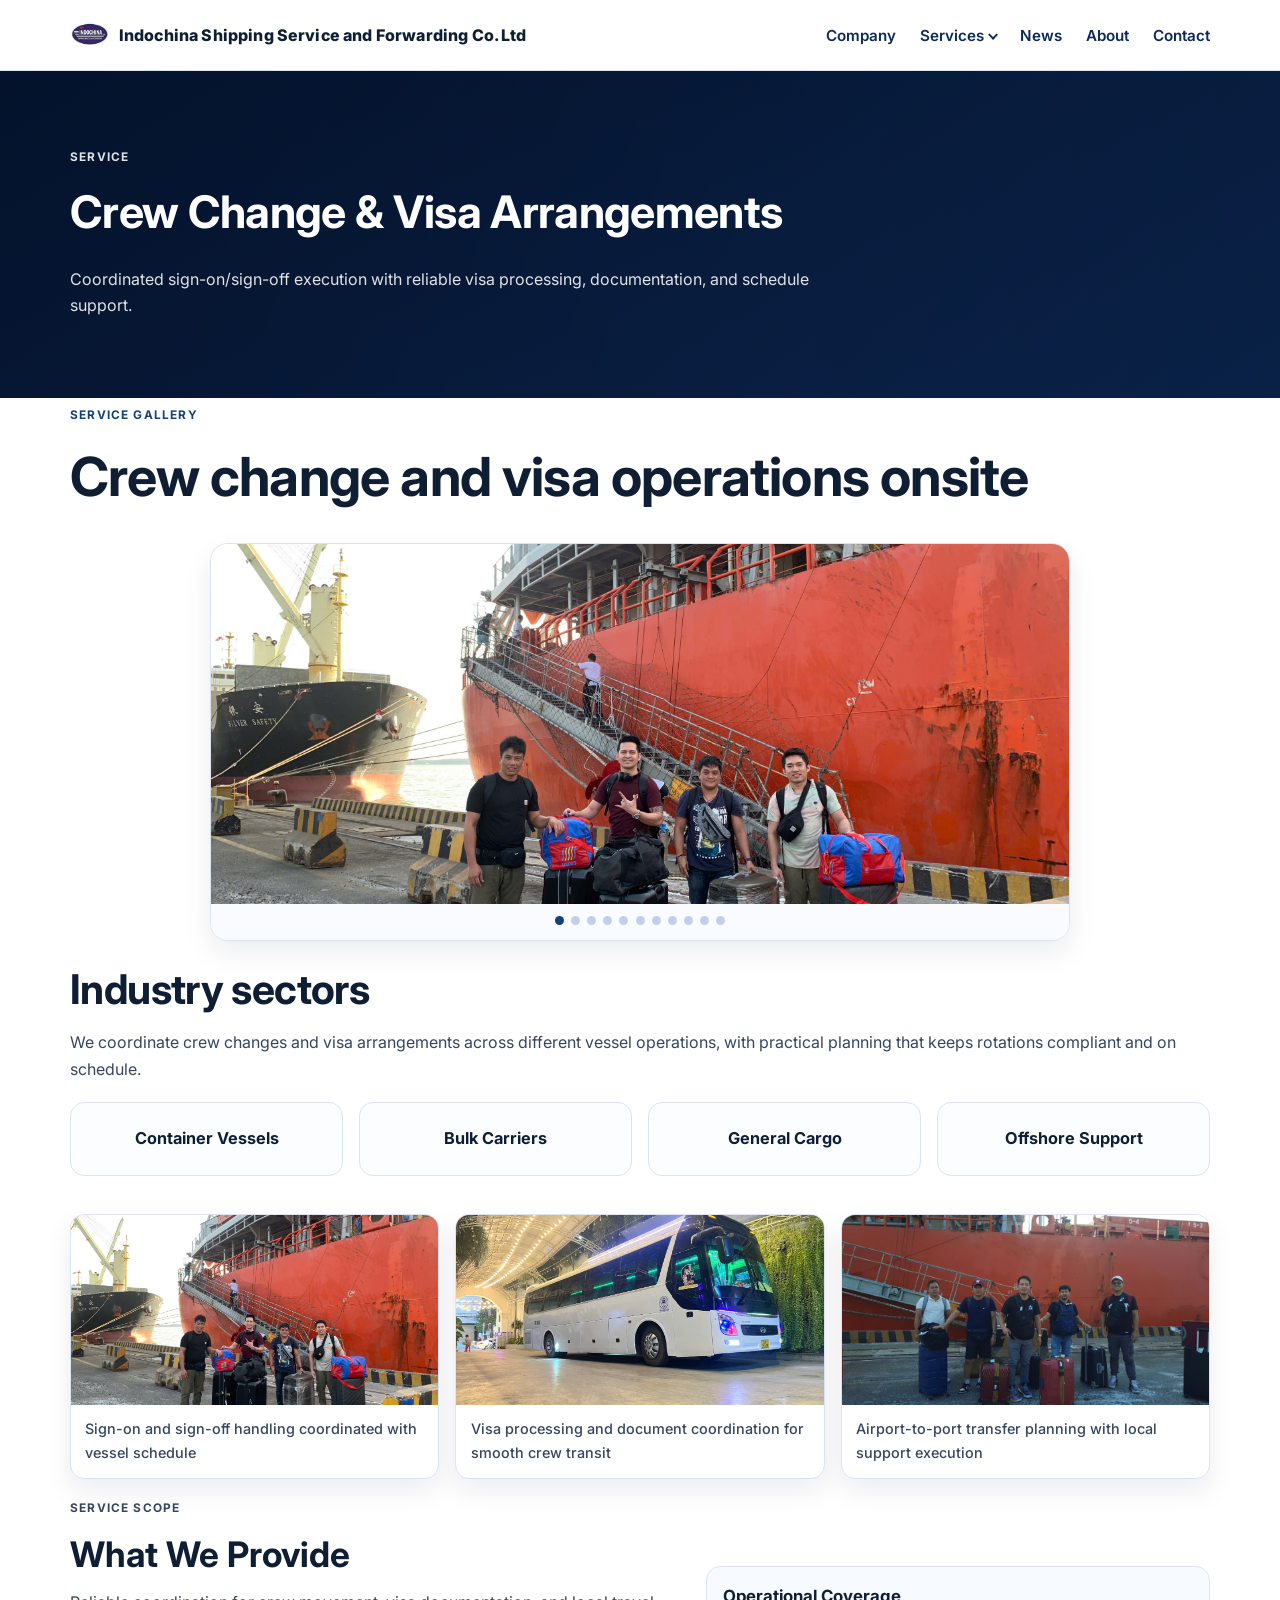
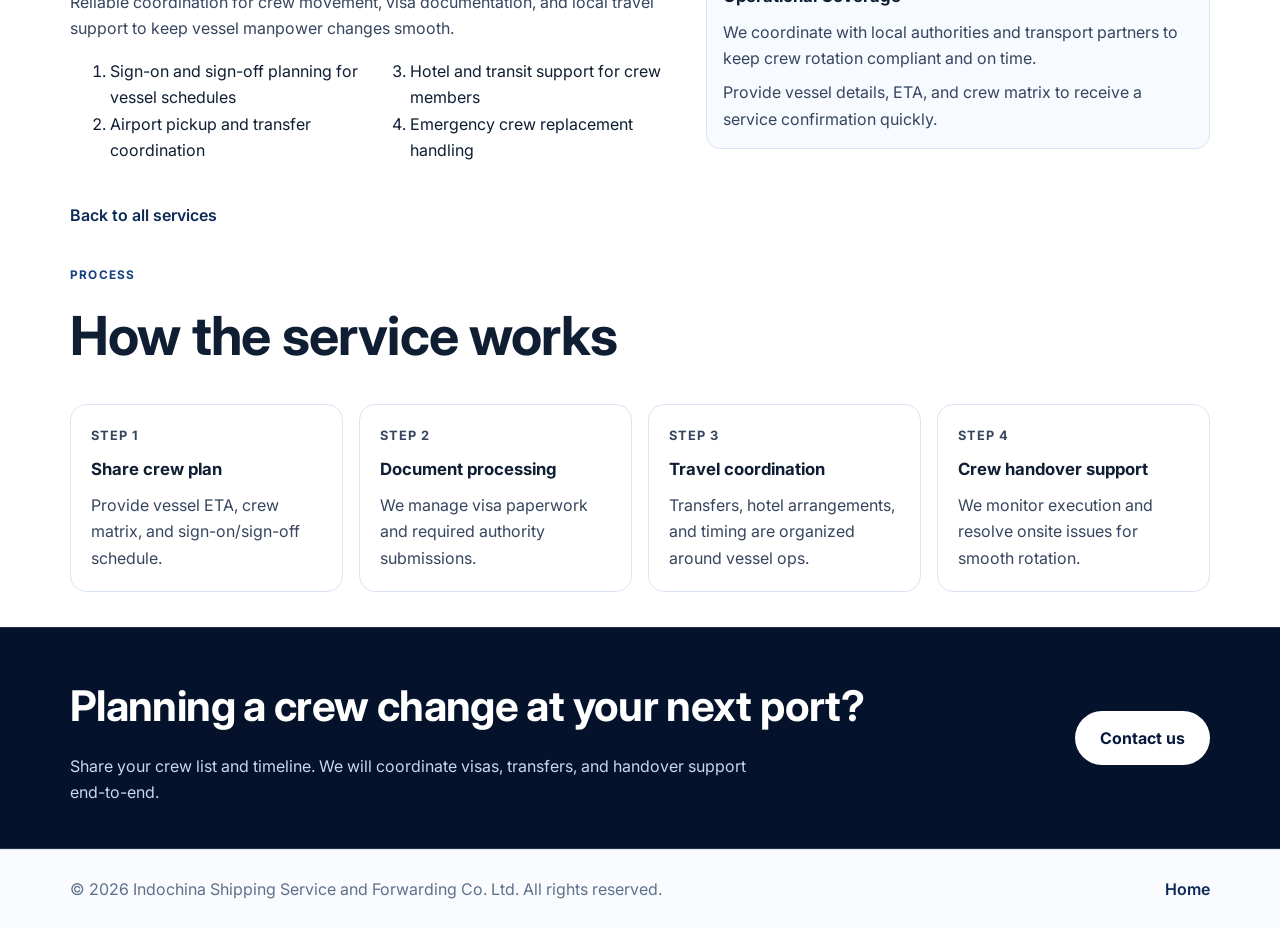
==== commit d25d5f4f: "updated" ====
--- a/crew-change-visa-arrangements.html
+++ b/crew-change-visa-arrangements.html
@@ -46,6 +46,53 @@
       </div>
     </section>
 
+    <section class="section service-gallery-section">
+      <div class="container">
+        <div class="section-heading">
+          <p class="eyebrow">Service Gallery</p>
+          <h2>Crew change and visa operations onsite</h2>
+        </div>
+        <div class="service-photo-panel" data-auto-interval="1800" aria-label="Crew change and visa photo gallery">
+          <div class="service-photo-track">
+            <button type="button" class="service-photo-slide" aria-label="Open image 1 of 11">
+              <img src="assets/images/services/crew-change-visa-arrangements/CC8.jpg" alt="Crew movement execution with local support">
+            </button>
+            <button type="button" class="service-photo-slide" aria-label="Open image 2 of 11">
+              <img src="assets/images/services/crew-change-visa-arrangements/CC2.jpg" alt="Crew transit and visa assistance coordination">
+            </button>
+            <button type="button" class="service-photo-slide" aria-label="Open image 3 of 11">
+              <img src="assets/images/services/crew-change-visa-arrangements/CC4.jpg" alt="Sign-on and sign-off process support">
+            </button>
+            <button type="button" class="service-photo-slide" aria-label="Open image 4 of 11">
+              <img src="assets/images/services/crew-change-visa-arrangements/CC6.jpg" alt="Document handling and crew travel preparation">
+            </button>
+            <button type="button" class="service-photo-slide" aria-label="Open image 5 of 11">
+              <img src="assets/images/services/crew-change-visa-arrangements/CC1.jpg" alt="Crew change support at the port">
+            </button>
+            <button type="button" class="service-photo-slide" aria-label="Open image 6 of 11">
+              <img src="assets/images/services/crew-change-visa-arrangements/CC10.jpg" alt="Visa and handover coordination at terminal">
+            </button>
+            <button type="button" class="service-photo-slide" aria-label="Open image 7 of 11">
+              <img src="assets/images/services/crew-change-visa-arrangements/CC3.jpg" alt="Crew transfer logistics at embarkation point">
+            </button>
+            <button type="button" class="service-photo-slide" aria-label="Open image 8 of 11">
+              <img src="assets/images/services/crew-change-visa-arrangements/CC5.jpg" alt="Visa and compliance checks for onboard handover">
+            </button>
+            <button type="button" class="service-photo-slide" aria-label="Open image 9 of 11">
+              <img src="assets/images/services/crew-change-visa-arrangements/CC7.jpg" alt="On-ground support for crew replacement workflow">
+            </button>
+            <button type="button" class="service-photo-slide" aria-label="Open image 10 of 11">
+              <img src="assets/images/services/crew-change-visa-arrangements/CC9.jpg" alt="Crew schedule coordination with local transport">
+            </button>
+            <button type="button" class="service-photo-slide" aria-label="Open image 11 of 11">
+              <img src="assets/images/services/crew-change-visa-arrangements/CC11.jpg" alt="Final crew handover completion and departure support">
+            </button>
+          </div>
+          <div class="service-photo-dots" aria-label="Gallery slide navigation"></div>
+        </div>
+      </div>
+    </section>
+
     <section class="section service-sectors-section">
       <div class="container">
         <div class="service-sectors-header">
@@ -71,24 +118,40 @@
 
     <section class="section service-detail-section service-detail-section-compact">
       <div class="container">
-        <div class="service-detail-heading">
-          <p class="eyebrow">Service Scope</p>
-          <h2>What We Provide</h2>
-          <p>Reliable coordination for crew movement, visa documentation, and local travel support to keep vessel manpower changes smooth.</p>
-        </div>
-        <div class="service-detail-content">
-          <ul>
-            <li>Sign-on and sign-off planning for vessel schedules</li>
-            <li>Airport pickup and transfer coordination</li>
-            <li>Hotel and transit support for crew members</li>
-            <li>Emergency crew replacement handling</li>
-          </ul>
-          <a class="service-back-link" href="index.html#services">Back to all services</a>
-        </div>
-        <div class="service-detail-heading service-detail-subheading">
-          <h2>Operational Coverage</h2>
-          <p>We coordinate with local authorities and transport partners to keep crew rotation compliant and on time.</p>
-          <p>Provide vessel details, ETA, and crew matrix to receive a service confirmation quickly.</p>
+        <div class="service-context-grid">
+          <figure class="service-context-card">
+            <img src="assets/images/services/crew-change-visa-arrangements/CC8.jpg" alt="Crew movement support during sign-on and sign-off">
+            <figcaption>Sign-on and sign-off handling coordinated with vessel schedule</figcaption>
+          </figure>
+          <figure class="service-context-card">
+            <img src="assets/images/services/crew-change-visa-arrangements/CC5.jpg" alt="Visa documentation and compliance coordination">
+            <figcaption>Visa processing and document coordination for smooth crew transit</figcaption>
+          </figure>
+          <figure class="service-context-card">
+            <img src="assets/images/services/crew-change-visa-arrangements/CC10.jpg" alt="Crew transfer logistics at port and terminal">
+            <figcaption>Airport-to-port transfer planning with local support execution</figcaption>
+          </figure>
+        </div>
+        <div class="service-detail-split">
+          <div class="service-detail-content">
+            <div class="service-detail-heading">
+              <p class="eyebrow">Service Scope</p>
+              <h2>What We Provide</h2>
+              <p>Reliable coordination for crew movement, visa documentation, and local travel support to keep vessel manpower changes smooth.</p>
+            </div>
+            <ol class="service-checklist">
+              <li>Sign-on and sign-off planning for vessel schedules</li>
+              <li>Airport pickup and transfer coordination</li>
+              <li>Hotel and transit support for crew members</li>
+              <li>Emergency crew replacement handling</li>
+            </ol>
+            <a class="service-back-link" href="index.html#services">Back to all services</a>
+          </div>
+          <aside class="service-coverage-card" aria-label="Operational coverage details">
+            <h3>Operational Coverage</h3>
+            <p>We coordinate with local authorities and transport partners to keep crew rotation compliant and on time.</p>
+            <p>Provide vessel details, ETA, and crew matrix to receive a service confirmation quickly.</p>
+          </aside>
         </div>
       </div>
     </section>
--- a/styles/main.css
+++ b/styles/main.css
@@ -167,7 +167,7 @@
     radial-gradient(circle at 85% 30%, rgba(76, 129, 206, 0.22) 0%, transparent 40%),
     linear-gradient(152deg, var(--navy-980), var(--navy-900));
   color: var(--white);
-  padding: 7rem 0 6.1rem;
+  padding: 6rem 0 5.4rem;
 }
 
 .hero::before,
@@ -201,16 +201,59 @@
   position: relative;
   z-index: 2;
   display: grid;
-  gap: 2rem;
+  gap: 1.5rem;
   grid-template-columns: 1fr;
-  align-items: center;
+  align-items: start;
+}
+
+.hero-top .eyebrow {
+  margin-bottom: 0.65rem;
+}
+
+.hero-content-grid {
+  display: grid;
+  grid-template-columns: 1fr;
+  gap: 1rem;
+  align-items: start;
+}
+
+.hero-collage {
+  display: grid;
+  grid-template-columns: repeat(4, minmax(0, 1fr));
+  grid-auto-rows: 240px;
+  gap: 0.2rem;
+  width: 100%;
+  margin-left: 0;
+  margin-right: 0;
+}
+
+.hero-collage img {
+  width: 100%;
+  height: 100%;
+  object-fit: cover;
+  border-radius: 0;
+  border: 0;
+  box-shadow: none;
+}
+
+.hero-detail {
+  padding-top: 0.4rem;
+}
+
+.hero-subheading {
+  margin: 0;
+  color: rgba(255, 255, 255, 0.88);
+  font-size: 1.04rem;
+  max-width: 100%;
 }
 
 .hero h1 {
-  margin: 0.65rem 0 1.15rem;
-  font-size: clamp(2.05rem, 4vw, 3.3rem);
+  margin: 0;
+  font-size: clamp(1.6rem, 3vw, 2.6rem);
   line-height: 1.15;
   letter-spacing: -0.02em;
+  white-space: normal;
+  max-width: 100%;
 }
 
 .hero-content p {
@@ -235,7 +278,7 @@
   display: flex;
   gap: 0.9rem;
   flex-wrap: wrap;
-  margin-top: 2rem;
+  margin-top: 1.15rem;
 }
 
 .btn {
@@ -304,14 +347,19 @@
 .section-heading h2 {
   margin-top: 0.45rem;
   margin-bottom: 0;
-  font-size: clamp(1.6rem, 2.8vw, 2.4rem);
+  font-size: clamp(2.35rem, 4.2vw, 3.5rem);
   letter-spacing: -0.015em;
 }
 
 #services .section-heading {
   text-align: center;
-  max-width: 760px;
+  max-width: 980px;
   margin: 0 auto;
+}
+
+#services.section {
+  padding-top: 3.25rem;
+  padding-bottom: 3.2rem;
 }
 
 .services-intro {
@@ -365,9 +413,24 @@
   background: var(--white);
   border: 1px solid var(--border);
   border-radius: 12px;
-  padding: 1rem;
+  padding: 0 0 1rem;
+  overflow: hidden;
   box-shadow: 0 8px 18px rgba(8, 25, 58, 0.06);
   transition: all 0.25s ease;
+}
+
+.service-image {
+  width: 100%;
+  margin: 0 0 0.95rem;
+  height: 180px;
+  object-fit: cover;
+  object-position: center;
+  border-bottom: 1px solid var(--border);
+}
+
+.service-card > :not(.service-image) {
+  margin-left: 1rem;
+  margin-right: 1rem;
 }
 
 .service-card:hover {
@@ -465,6 +528,46 @@
   margin-bottom: 1rem;
 }
 
+.service-detail-heading-row {
+  display: block;
+}
+
+.service-detail-split {
+  display: grid;
+  grid-template-columns: 1.1fr 0.9fr;
+  gap: 1.2rem;
+  align-items: start;
+}
+
+.service-context-grid {
+  margin-bottom: 1.25rem;
+  display: grid;
+  grid-template-columns: repeat(3, minmax(0, 1fr));
+  gap: 1rem;
+}
+
+.service-context-card {
+  margin: 0;
+  background: var(--white);
+  border: 1px solid var(--border);
+  border-radius: 14px;
+  overflow: hidden;
+  box-shadow: var(--shadow-soft);
+}
+
+.service-context-card img {
+  width: 100%;
+  height: 190px;
+  object-fit: cover;
+}
+
+.service-context-card figcaption {
+  padding: 0.8rem 0.9rem;
+  color: var(--slate-700);
+  font-size: 0.9rem;
+  font-weight: 500;
+}
+
 .service-detail-heading h2 {
   margin: 0.45rem 0 0.35rem;
   font-size: clamp(1.6rem, 2.8vw, 2.2rem);
@@ -485,6 +588,33 @@
   padding-left: 1rem;
 }
 
+.service-checklist {
+  columns: 2;
+  column-gap: 1.5rem;
+}
+
+.service-checklist li {
+  break-inside: avoid;
+}
+
+.service-coverage-card {
+  background: #f7faff;
+  border: 1px solid #dbe5f4;
+  border-radius: 14px;
+  padding: 1rem;
+  margin-top: 4.2rem;
+}
+
+.service-coverage-card h3 {
+  margin: 0 0 0.45rem;
+  font-size: 1.05rem;
+}
+
+.service-coverage-card p {
+  margin: 0.5rem 0 0;
+  color: var(--slate-700);
+}
+
 .service-detail-content h3 {
   margin: 1rem 0 0.45rem;
   font-size: 1.15rem;
@@ -509,6 +639,48 @@
 
 .service-detail-section-compact {
   padding-top: 2rem;
+  padding-bottom: 1.6rem;
+}
+
+.dunnage-scope-section {
+  padding-top: 2rem;
+}
+
+.dunnage-scope-section .service-detail-split {
+  grid-template-columns: 1fr;
+}
+
+.dunnage-scope-section .service-coverage-card {
+  margin-top: 0.9rem;
+}
+
+.dunnage-use-grid {
+  display: grid;
+  grid-template-columns: 1fr 1.15fr;
+  gap: 1rem;
+  align-items: stretch;
+}
+
+.dunnage-use-text h3:first-child {
+  margin-top: 0;
+}
+
+.dunnage-use-images {
+  display: grid;
+  grid-template-columns: repeat(2, minmax(0, 1fr));
+  gap: 0.65rem;
+  justify-self: end;
+  width: 100%;
+  height: auto;
+}
+
+.dunnage-use-images img {
+  width: 100%;
+  height: 305px;
+  object-fit: cover;
+  border-radius: 12px;
+  border: 1px solid var(--border);
+  box-shadow: var(--shadow-soft);
 }
 
 .detail-card {
@@ -800,7 +972,38 @@
   display: grid;
   grid-template-columns: 1.1fr 0.9fr;
   gap: 2.4rem;
-  align-items: center;
+  align-items: start;
+}
+
+#about.section {
+  padding-top: 1.5rem;
+  padding-bottom: 2rem;
+}
+
+#about h2 {
+  margin: 0;
+  font-size: clamp(2.2rem, 4.1vw, 3.2rem);
+  letter-spacing: -0.02em;
+}
+
+.about-service-collage {
+  display: grid;
+  grid-template-columns: repeat(3, minmax(0, 1fr));
+  gap: 0.55rem;
+  margin-bottom: 1.8rem;
+}
+
+.about-label {
+  margin-bottom: 0.75rem;
+}
+
+.about-service-collage img {
+  width: 100%;
+  height: 165px;
+  object-fit: cover;
+  border-radius: 10px;
+  border: 1px solid var(--border);
+  box-shadow: var(--shadow-soft);
 }
 
 .stats-grid {
@@ -841,6 +1044,90 @@
   gap: 1.2rem;
 }
 
+.partners-grid {
+  margin-top: 1.8rem;
+  display: grid;
+  grid-template-columns: repeat(2, minmax(0, 1fr));
+  gap: 1rem;
+}
+
+#partners.section {
+  padding-top: 1.6rem;
+  padding-bottom: 1.5rem;
+}
+
+#news.section {
+  padding-top: 0.8rem;
+  padding-bottom: 2rem;
+}
+
+#our-partners.section {
+  padding-top: 1.4rem;
+  padding-bottom: 1.5rem;
+}
+
+#contact.section {
+  padding-top: 1.8rem;
+}
+
+.our-partners-grid {
+  margin-top: 1.8rem;
+  display: grid;
+  grid-template-columns: repeat(3, minmax(0, 1fr));
+  gap: 1rem;
+}
+
+.our-partner-card {
+  background: var(--white);
+  border: 1px solid var(--border);
+  border-radius: 16px;
+  box-shadow: var(--shadow-soft);
+  padding: 1.2rem;
+  text-align: center;
+}
+
+.our-partner-logo-wrap {
+  height: 100px;
+  display: flex;
+  align-items: center;
+  justify-content: center;
+  margin-bottom: 0.7rem;
+  border: 1px solid #e0e7f3;
+  border-radius: 12px;
+  background: #fbfdff;
+}
+
+.our-partner-logo {
+  max-width: 180px;
+  max-height: 68px;
+  width: auto;
+  height: auto;
+  object-fit: contain;
+}
+
+.our-partner-card h3 {
+  margin: 0;
+  font-size: 1.02rem;
+}
+
+.partner-card {
+  background: var(--white);
+  border: 1px solid var(--border);
+  border-radius: 16px;
+  box-shadow: var(--shadow-soft);
+  padding: 1.2rem;
+}
+
+.partner-card h3 {
+  margin: 0 0 0.45rem;
+  font-size: 1.08rem;
+}
+
+.partner-card p {
+  margin: 0;
+  color: var(--slate-700);
+}
+
 .coverage-list,
 .map-card {
   background: var(--white);
@@ -857,14 +1144,47 @@
   margin: 0 0 0.7rem;
 }
 
+.coverage-toggle {
+  display: inline-flex;
+  gap: 0.35rem;
+  margin-bottom: 0.85rem;
+  padding: 0.2rem;
+  border: 1px solid #d9e2f2;
+  border-radius: 999px;
+  background: #f6f9ff;
+}
+
+.coverage-toggle-btn {
+  border: 0;
+  background: transparent;
+  color: var(--slate-700);
+  font: inherit;
+  font-size: 0.84rem;
+  font-weight: 600;
+  padding: 0.38rem 0.78rem;
+  border-radius: 999px;
+  cursor: pointer;
+}
+
+.coverage-toggle-btn.is-active {
+  background: var(--navy-900);
+  color: #ffffff;
+}
+
 .coverage-list ul {
   margin: 0;
   padding-left: 1rem;
   color: var(--slate-700);
+  columns: 2;
+  column-gap: 1.5rem;
 }
 
 .coverage-list li + li {
   margin-top: 0.35rem;
+}
+
+.coverage-list li {
+  break-inside: avoid;
 }
 
 .map-card {
@@ -895,10 +1215,20 @@
   border-radius: 12px;
   margin-top: 1.4rem;
   overflow: hidden;
+  position: relative;
+  z-index: 1;
 }
 
 .leaflet-map .leaflet-control-attribution {
   font-size: 10px;
+}
+
+/* Keep map layers and controls below sticky header while scrolling */
+#sea-map .leaflet-pane,
+#sea-map .leaflet-top,
+#sea-map .leaflet-bottom,
+#sea-map .leaflet-control {
+  z-index: 1 !important;
 }
 
 .contact-grid {
@@ -1047,6 +1377,33 @@
     grid-template-columns: 1fr;
   }
 
+  .hero-content-grid {
+    grid-template-columns: 1fr;
+  }
+
+  .hero-collage {
+    grid-template-columns: repeat(2, minmax(0, 1fr));
+    grid-auto-rows: 116px;
+  }
+
+  .hero-collage img {
+    height: 105px;
+  }
+
+  .hero-collage img:first-child {
+    grid-column: span 1;
+    grid-row: span 1;
+  }
+
+  .hero-collage img:nth-child(6),
+  .hero-collage img:nth-child(9) {
+    grid-column: span 1;
+  }
+
+  .hero h1 {
+    white-space: normal;
+  }
+
   .services-grid {
     grid-template-columns: repeat(2, minmax(0, 1fr));
   }
@@ -1063,11 +1420,40 @@
     height: min(58vw, 320px);
   }
 
+  .service-detail-heading-row,
+  .service-detail-split {
+    display: block;
+  }
+
+  .dunnage-use-grid {
+    grid-template-columns: 1fr;
+  }
+
+  .service-checklist {
+    columns: 1;
+  }
+
+  .service-coverage-card {
+    margin-top: 0.85rem;
+  }
+
+  .service-context-grid {
+    grid-template-columns: 1fr;
+  }
+
   .service-sectors-grid {
     grid-template-columns: repeat(2, minmax(0, 1fr));
   }
 
   .service-process-grid {
+    grid-template-columns: repeat(2, minmax(0, 1fr));
+  }
+
+  .partners-grid {
+    grid-template-columns: 1fr;
+  }
+
+  .our-partners-grid {
     grid-template-columns: repeat(2, minmax(0, 1fr));
   }
 
@@ -1080,6 +1466,14 @@
 }
 
 @media (max-width: 640px) {
+  .our-partners-grid {
+    grid-template-columns: 1fr;
+  }
+
+  .coverage-list ul {
+    columns: 1;
+  }
+
   .services-grid {
     grid-template-columns: 1fr;
   }
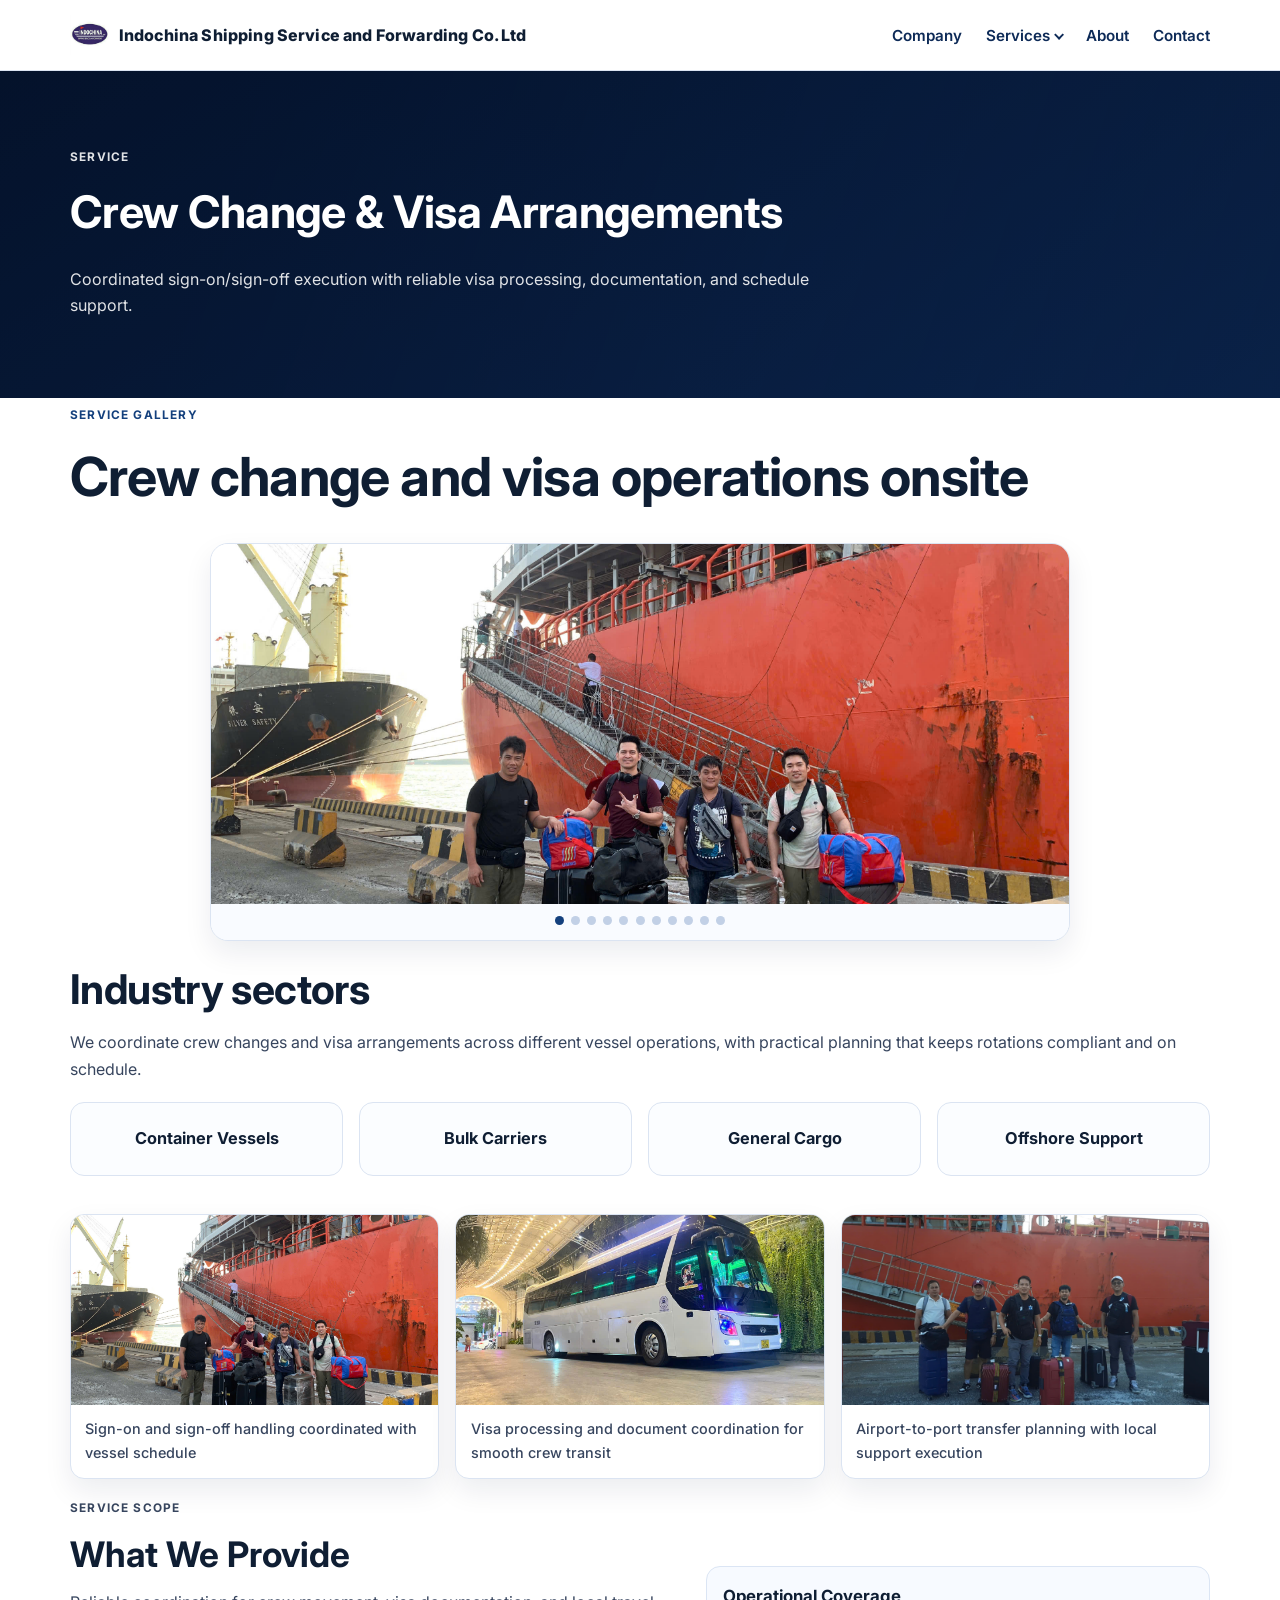
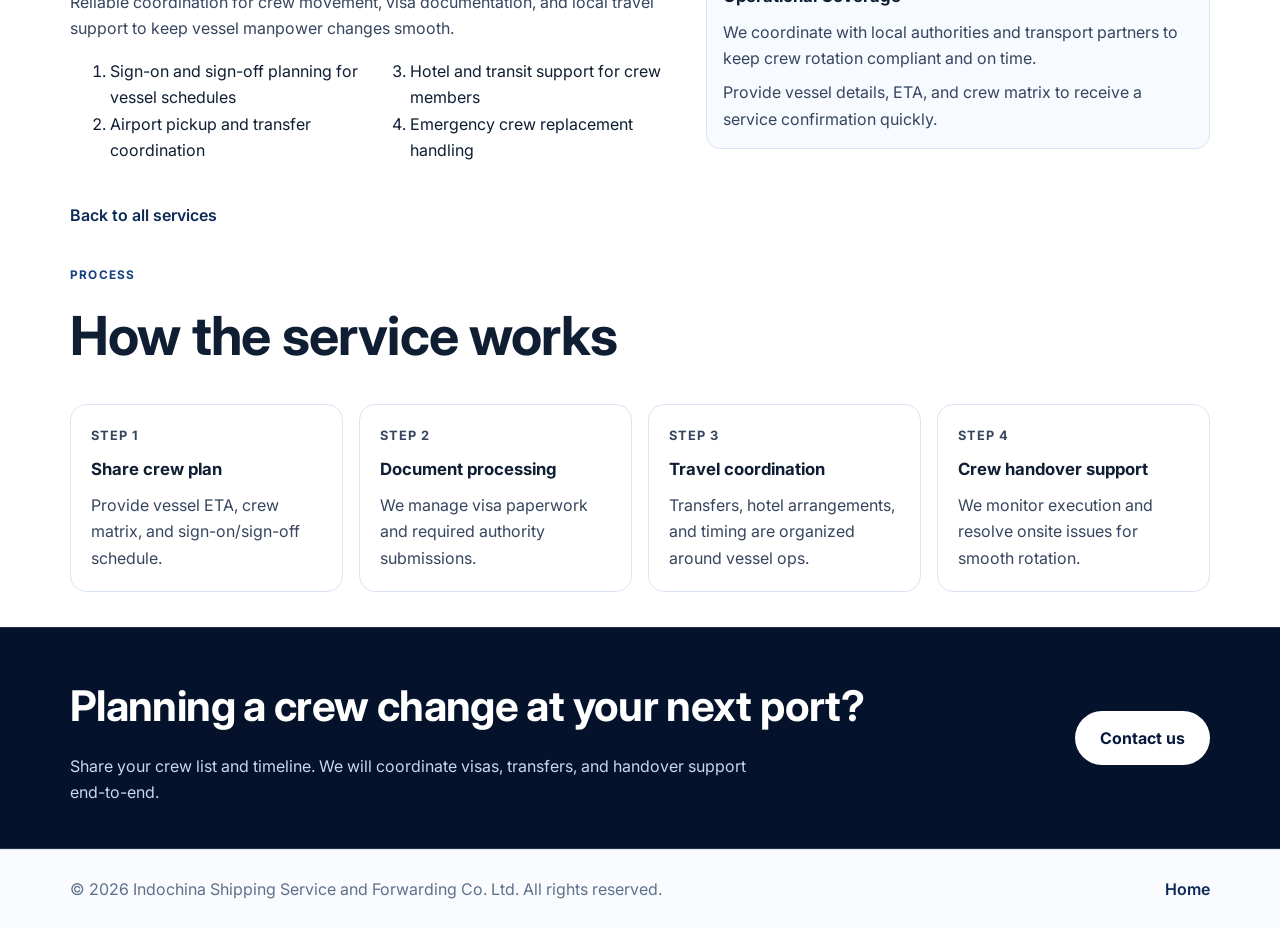
==== commit 14a862d2: "updated" ====
--- a/crew-change-visa-arrangements.html
+++ b/crew-change-visa-arrangements.html
@@ -30,7 +30,6 @@
             <a href="dunnage-material-supplying.html">Dunnage Material Supplying</a>
           </div>
         </div>
-        <a href="index.html#news">News</a>
         <a href="index.html#about">About</a>
         <a href="index.html#contact">Contact</a>
       </nav>
--- a/styles/main.css
+++ b/styles/main.css
@@ -1340,6 +1340,34 @@
   border-color: var(--navy-800);
 }
 
+.service-checkboxes {
+  border: 1px solid #c9d7ee;
+  border-radius: 10px;
+  background: #fcfdff;
+  padding: 0.55rem 0.7rem;
+  display: flex;
+  flex-direction: column;
+  gap: 0.5rem;
+}
+
+.service-checkbox-item {
+  display: grid;
+  grid-template-columns: 16px 1fr;
+  align-items: start;
+  column-gap: 0.65rem;
+  font-size: 0.94rem;
+  color: var(--ink-900);
+  font-weight: 500;
+  width: 100%;
+}
+
+.service-checkbox-item input[type="checkbox"] {
+  width: 16px;
+  height: 16px;
+  margin: 0;
+  accent-color: var(--navy-800);
+}
+
 .site-footer {
   border-top: 1px solid var(--border);
   background: #f9fbff;
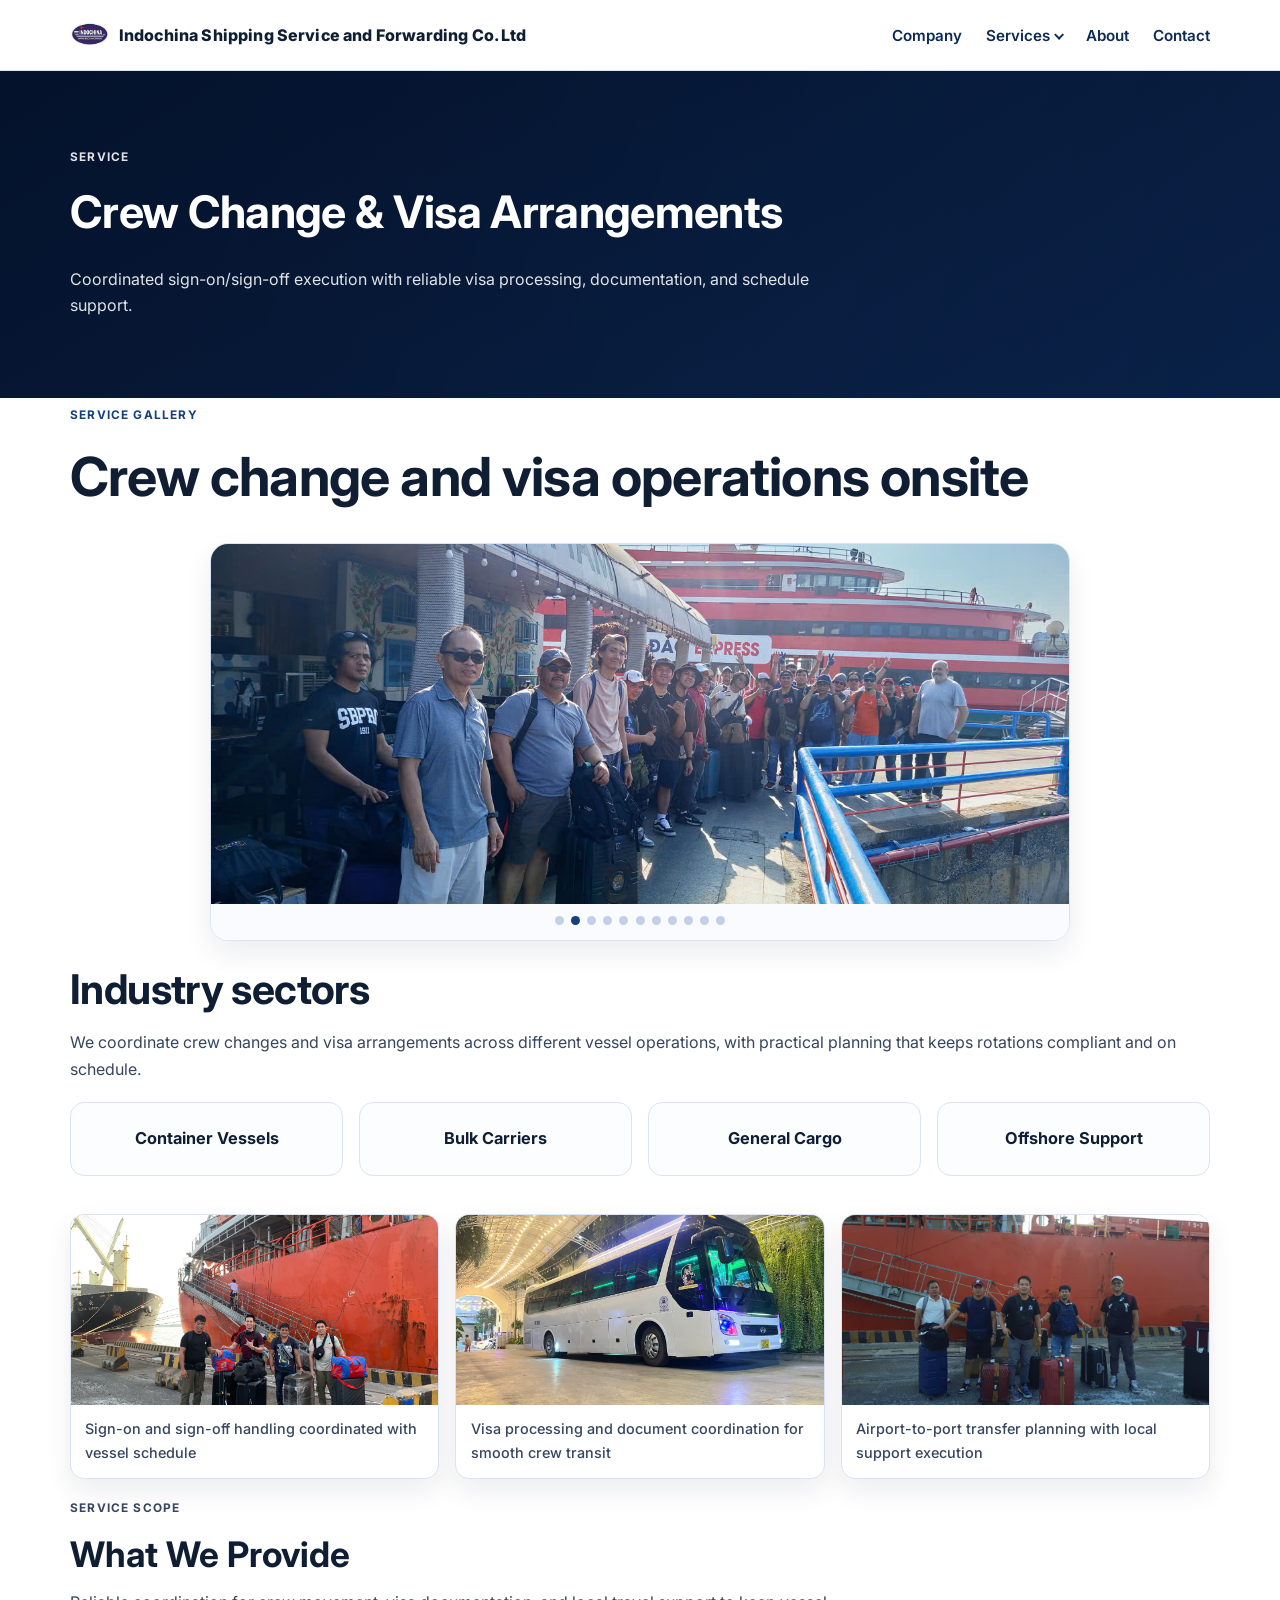
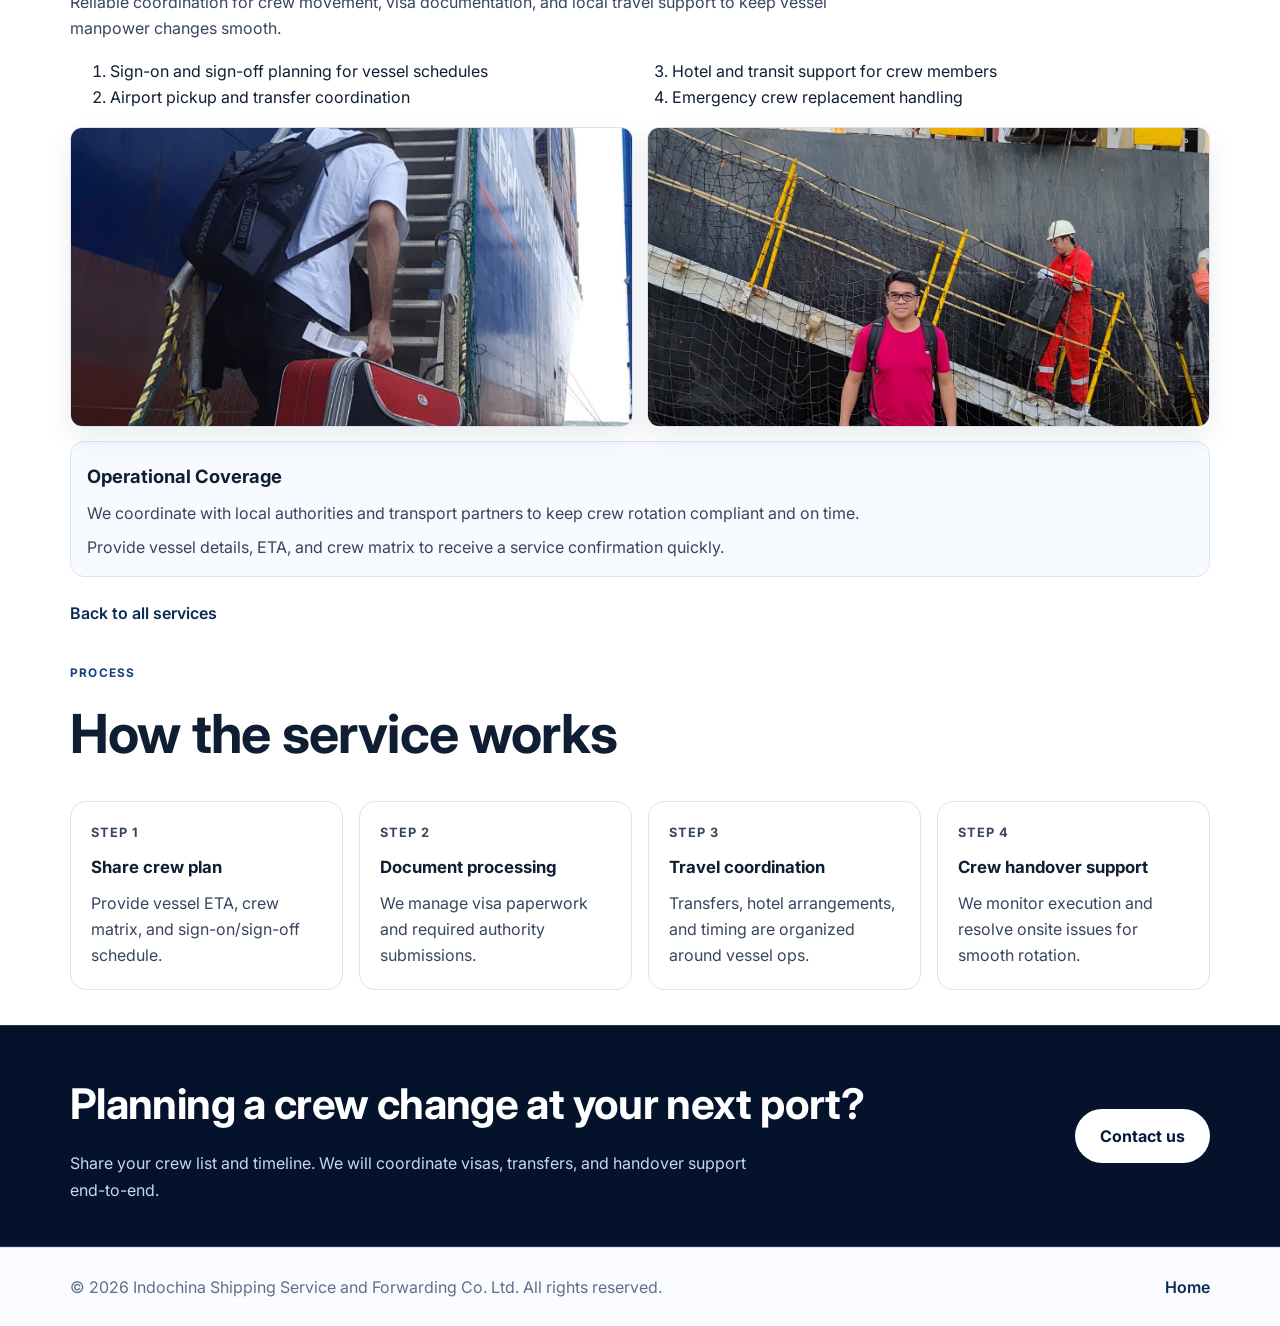
==== commit 63cafeea: "update service detail layouts and expand shipping gallery Add new shipping agency gallery photos, up" ====
--- a/crew-change-visa-arrangements.html
+++ b/crew-change-visa-arrangements.html
@@ -131,7 +131,7 @@
             <figcaption>Airport-to-port transfer planning with local support execution</figcaption>
           </figure>
         </div>
-        <div class="service-detail-split">
+        <div class="service-detail-split service-detail-split-full">
           <div class="service-detail-content">
             <div class="service-detail-heading">
               <p class="eyebrow">Service Scope</p>
@@ -144,13 +144,21 @@
               <li>Hotel and transit support for crew members</li>
               <li>Emergency crew replacement handling</li>
             </ol>
+            <div class="service-inline-gallery" aria-label="Crew change operation examples">
+              <figure class="service-inline-gallery-item">
+                <img src="assets/images/services/crew-change-visa-arrangements/CC7.jpg" alt="Crew transfer support during vessel call">
+              </figure>
+              <figure class="service-inline-gallery-item">
+                <img src="assets/images/services/crew-change-visa-arrangements/CC11.jpg" alt="Crew movement coordination at gangway">
+              </figure>
+            </div>
+            <aside class="service-coverage-card" aria-label="Operational coverage details">
+              <h3>Operational Coverage</h3>
+              <p>We coordinate with local authorities and transport partners to keep crew rotation compliant and on time.</p>
+              <p>Provide vessel details, ETA, and crew matrix to receive a service confirmation quickly.</p>
+            </aside>
             <a class="service-back-link" href="index.html#services">Back to all services</a>
           </div>
-          <aside class="service-coverage-card" aria-label="Operational coverage details">
-            <h3>Operational Coverage</h3>
-            <p>We coordinate with local authorities and transport partners to keep crew rotation compliant and on time.</p>
-            <p>Provide vessel details, ETA, and crew matrix to receive a service confirmation quickly.</p>
-          </aside>
         </div>
       </div>
     </section>
--- a/styles/main.css
+++ b/styles/main.css
@@ -539,6 +539,10 @@
   align-items: start;
 }
 
+.service-detail-split-full {
+  grid-template-columns: 1fr;
+}
+
 .service-context-grid {
   margin-bottom: 1.25rem;
   display: grid;
@@ -595,6 +599,26 @@
 
 .service-checklist li {
   break-inside: avoid;
+}
+
+.service-inline-gallery {
+  margin-top: 1rem;
+  display: grid;
+  grid-template-columns: repeat(2, minmax(0, 1fr));
+  gap: 0.9rem;
+}
+
+.service-inline-gallery-item {
+  margin: 0;
+}
+
+.service-inline-gallery-item img {
+  width: 100%;
+  height: 300px;
+  object-fit: cover;
+  border-radius: 12px;
+  border: 1px solid var(--border);
+  box-shadow: var(--shadow-soft);
 }
 
 .service-coverage-card {
@@ -603,6 +627,10 @@
   border-radius: 14px;
   padding: 1rem;
   margin-top: 4.2rem;
+}
+
+.service-detail-split-full .service-coverage-card {
+  margin-top: 0.9rem;
 }
 
 .service-coverage-card h3 {
@@ -1461,6 +1489,10 @@
     columns: 1;
   }
 
+  .service-inline-gallery {
+    grid-template-columns: 1fr;
+  }
+
   .service-coverage-card {
     margin-top: 0.85rem;
   }
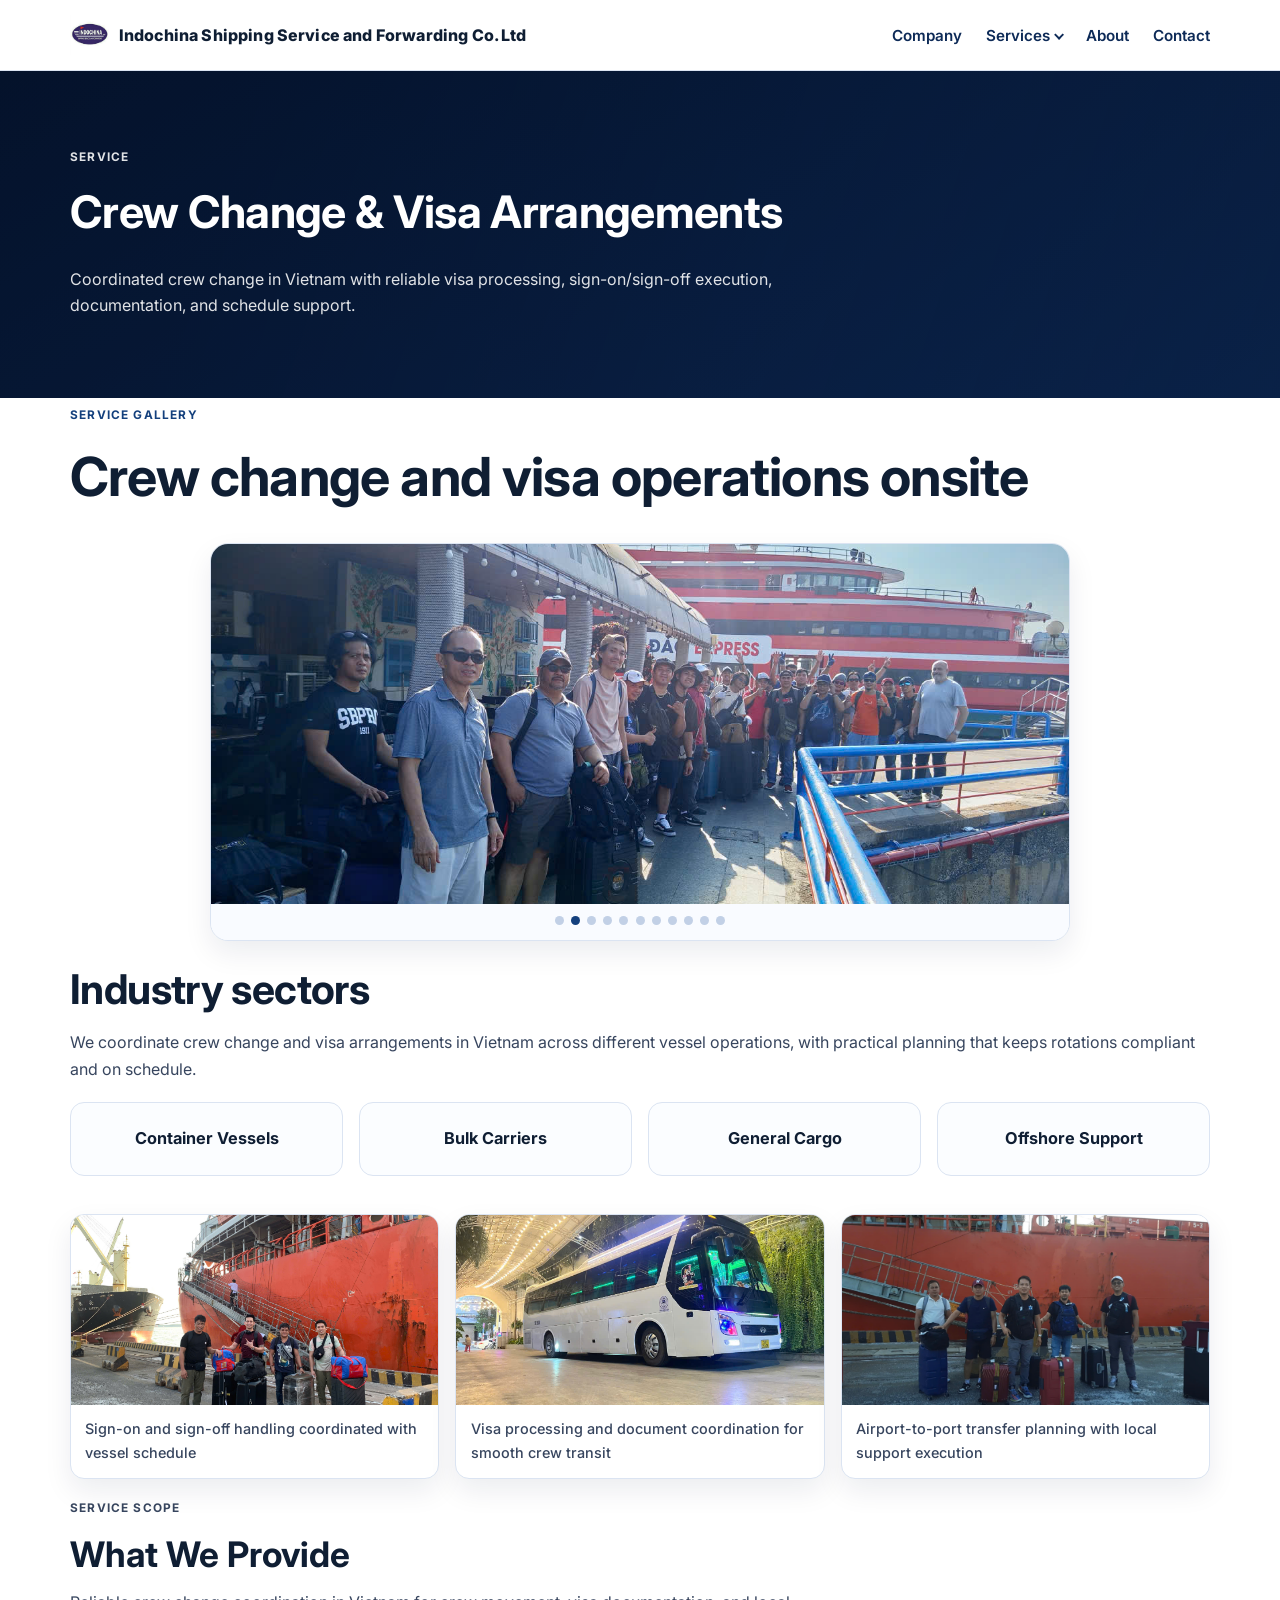
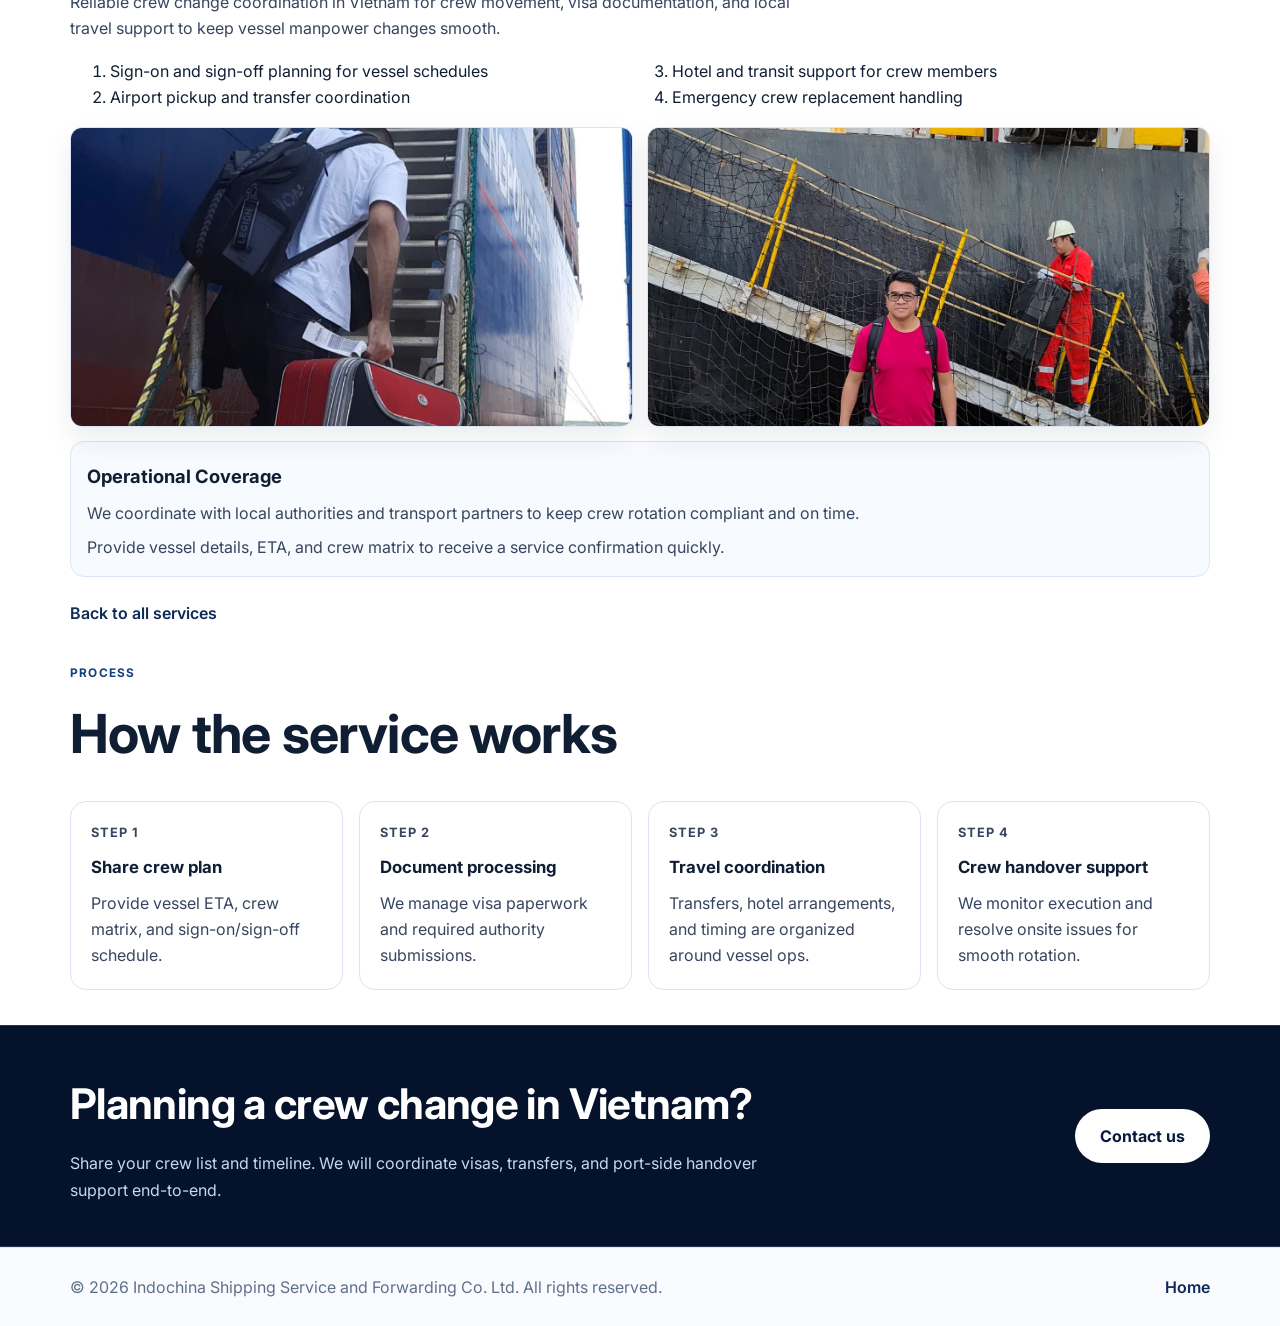
==== commit 14f85da8: "Add Vietnam-focused SEO keywords across all pages. Improve meta descriptions, titles, and on-page co" ====
--- a/crew-change-visa-arrangements.html
+++ b/crew-change-visa-arrangements.html
@@ -3,12 +3,13 @@
 <head>
   <meta charset="UTF-8">
   <meta name="viewport" content="width=device-width, initial-scale=1.0">
-  <meta name="description" content="Indochina Shipping Service and Forwarding Co. Ltd crew change and visa arrangement coordination for planned and emergency rotations.">
-  <title>Crew Change & Visa Arrangements | Indochina Shipping Service and Forwarding Co. Ltd</title>
+  <meta name="description" content="Crew change and visa arrangements in Vietnam for sign-on, sign-off, and emergency rotations. Indochina Shipping Service and Forwarding Co. Ltd coordinates seafarer visas, transfers, and port-side handover.">
+  <meta name="keywords" content="crew change Vietnam, seafarer visa Vietnam, crew sign-on sign-off Vietnam, maritime crew rotation Vietnam, vessel crew change Ho Chi Minh, crew visa processing Vietnam, emergency crew change Vietnam">
+  <title>Crew Change & Visa Arrangements in Vietnam | Indochina Shipping Service and Forwarding Co. Ltd</title>
   <link rel="preconnect" href="https://fonts.googleapis.com">
   <link rel="preconnect" href="https://fonts.gstatic.com" crossorigin>
   <link href="https://fonts.googleapis.com/css2?family=Inter:wght@400;500;600;700;800&display=swap" rel="stylesheet">
-  <link rel="icon" type="image/svg+xml" href="assets/favicon.svg">
+  <link rel="icon" type="image/png" href="assets/images/LOGO IDC .png">
   <link rel="stylesheet" href="styles/main.css">
 </head>
 <body>
@@ -37,11 +38,11 @@
   </header>
 
   <main>
-    <section class="service-page-hero" style="--service-hero-image: url('assets/images/services/crew-change-visa-arrangements/ship-crew-change.png'); --service-hero-overlay: linear-gradient(108deg, rgba(4, 18, 43, 0.52) 18%, rgba(4, 18, 43, 0.35) 60%, rgba(4, 18, 43, 0.45) 100%);">
+    <section class="service-page-hero" style="--service-hero-image: url('assets/images/services/crew-change-visa-arrangements/CC6.jpg'); --service-hero-overlay: linear-gradient(108deg, rgba(4, 18, 43, 0.52) 18%, rgba(4, 18, 43, 0.35) 60%, rgba(4, 18, 43, 0.45) 100%);">
       <div class="container">
         <p class="eyebrow">Service</p>
         <h1>Crew Change & Visa Arrangements</h1>
-        <p>Coordinated sign-on/sign-off execution with reliable visa processing, documentation, and schedule support.</p>
+        <p>Coordinated crew change in Vietnam with reliable visa processing, sign-on/sign-off execution, documentation, and schedule support.</p>
       </div>
     </section>
 
@@ -96,7 +97,7 @@
       <div class="container">
         <div class="service-sectors-header">
           <h2>Industry sectors</h2>
-          <p>We coordinate crew changes and visa arrangements across different vessel operations, with practical planning that keeps rotations compliant and on schedule.</p>
+          <p>We coordinate crew change and visa arrangements in Vietnam across different vessel operations, with practical planning that keeps rotations compliant and on schedule.</p>
         </div>
         <div class="service-sectors-grid">
           <article class="service-sector-card text-only">
@@ -136,7 +137,7 @@
             <div class="service-detail-heading">
               <p class="eyebrow">Service Scope</p>
               <h2>What We Provide</h2>
-              <p>Reliable coordination for crew movement, visa documentation, and local travel support to keep vessel manpower changes smooth.</p>
+              <p>Reliable crew change coordination in Vietnam for crew movement, visa documentation, and local travel support to keep vessel manpower changes smooth.</p>
             </div>
             <ol class="service-checklist">
               <li>Sign-on and sign-off planning for vessel schedules</li>
@@ -197,8 +198,8 @@
     <section class="service-cta-band">
       <div class="container service-cta-wrap">
         <div>
-          <h2>Planning a crew change at your next port?</h2>
-          <p>Share your crew list and timeline. We will coordinate visas, transfers, and handover support end-to-end.</p>
+          <h2>Planning a crew change in Vietnam?</h2>
+          <p>Share your crew list and timeline. We will coordinate visas, transfers, and port-side handover support end-to-end.</p>
         </div>
         <a class="service-cta-btn" href="index.html#contact">Contact us</a>
       </div>
--- a/styles/main.css
+++ b/styles/main.css
@@ -1251,6 +1251,21 @@
   font-size: 10px;
 }
 
+.vietnam-hub-dot {
+  background: transparent;
+  border: none;
+}
+
+.vietnam-hub-dot__inner {
+  display: block;
+  width: 26px;
+  height: 26px;
+  background: #dc2626;
+  border: 3px solid #ffffff;
+  border-radius: 50%;
+  box-shadow: 0 2px 8px rgba(0, 0, 0, 0.35);
+}
+
 /* Keep map layers and controls below sticky header while scrolling */
 #sea-map .leaflet-pane,
 #sea-map .leaflet-top,
